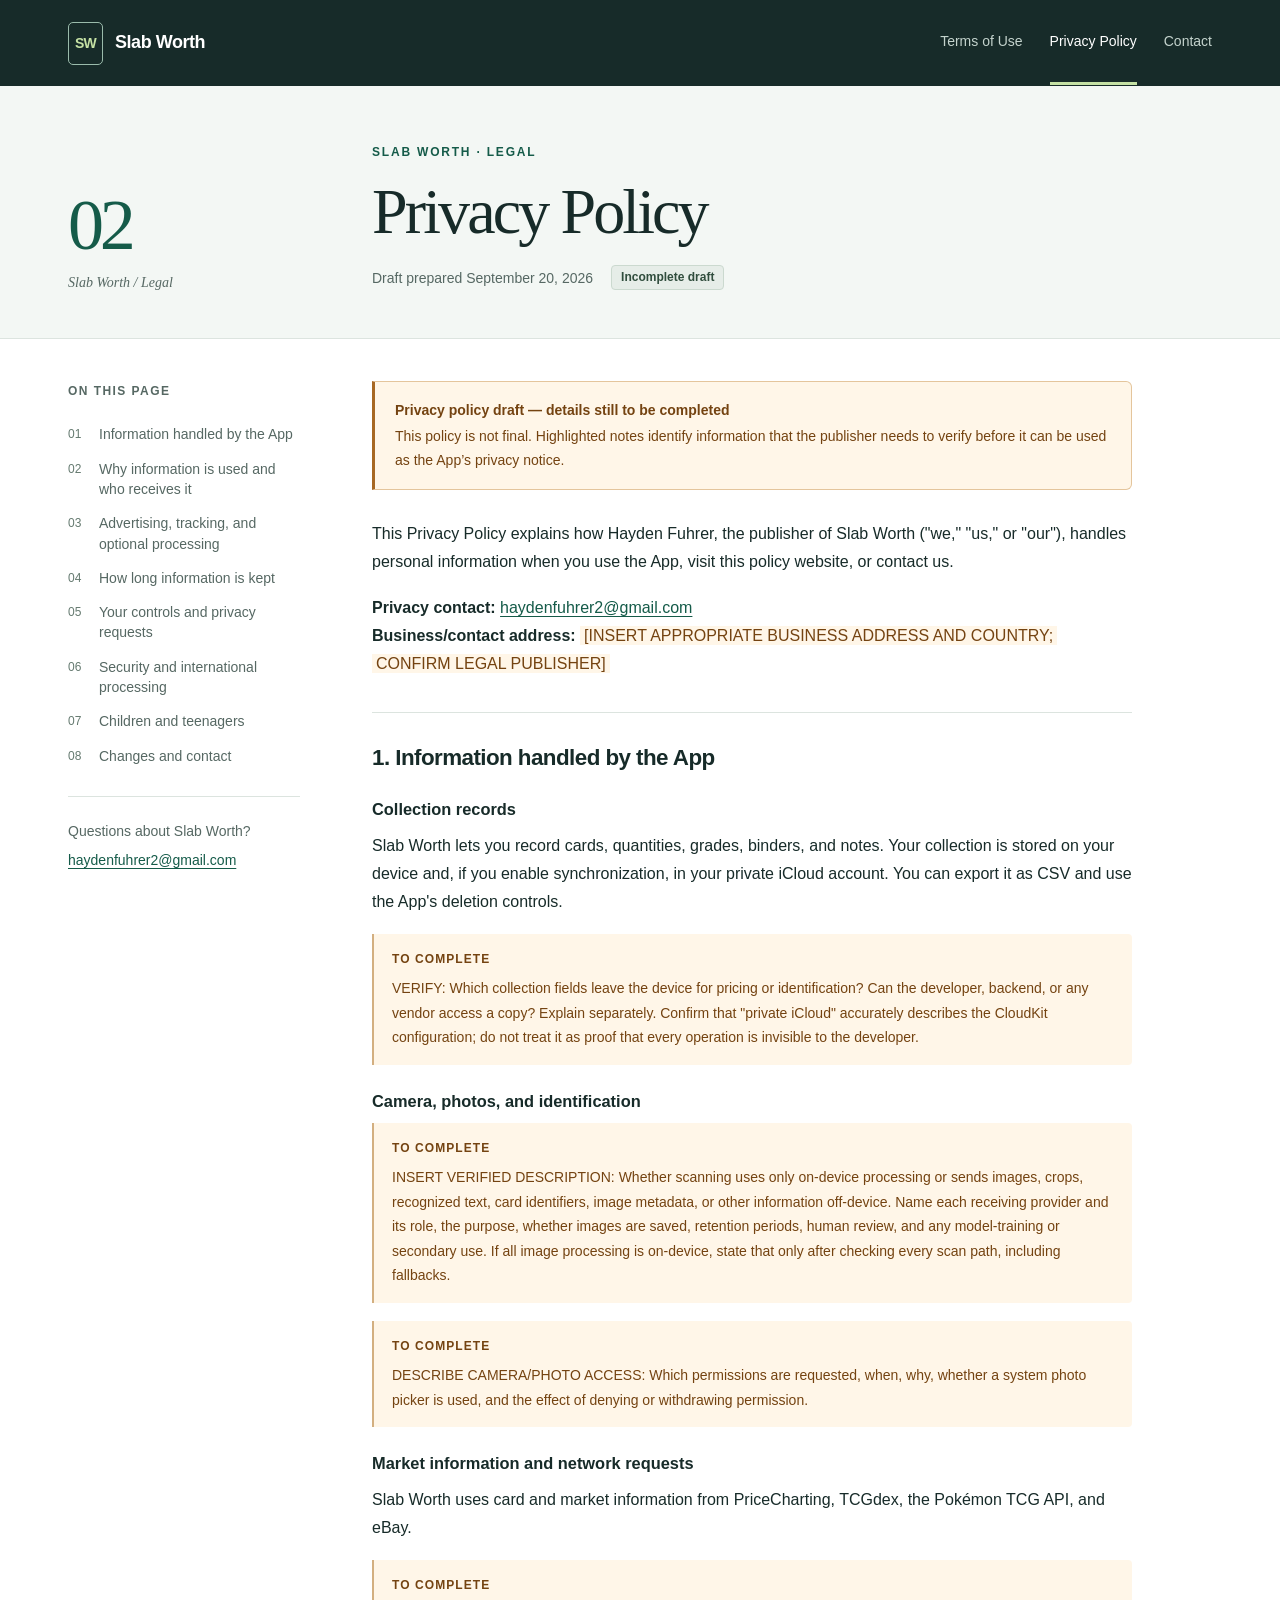
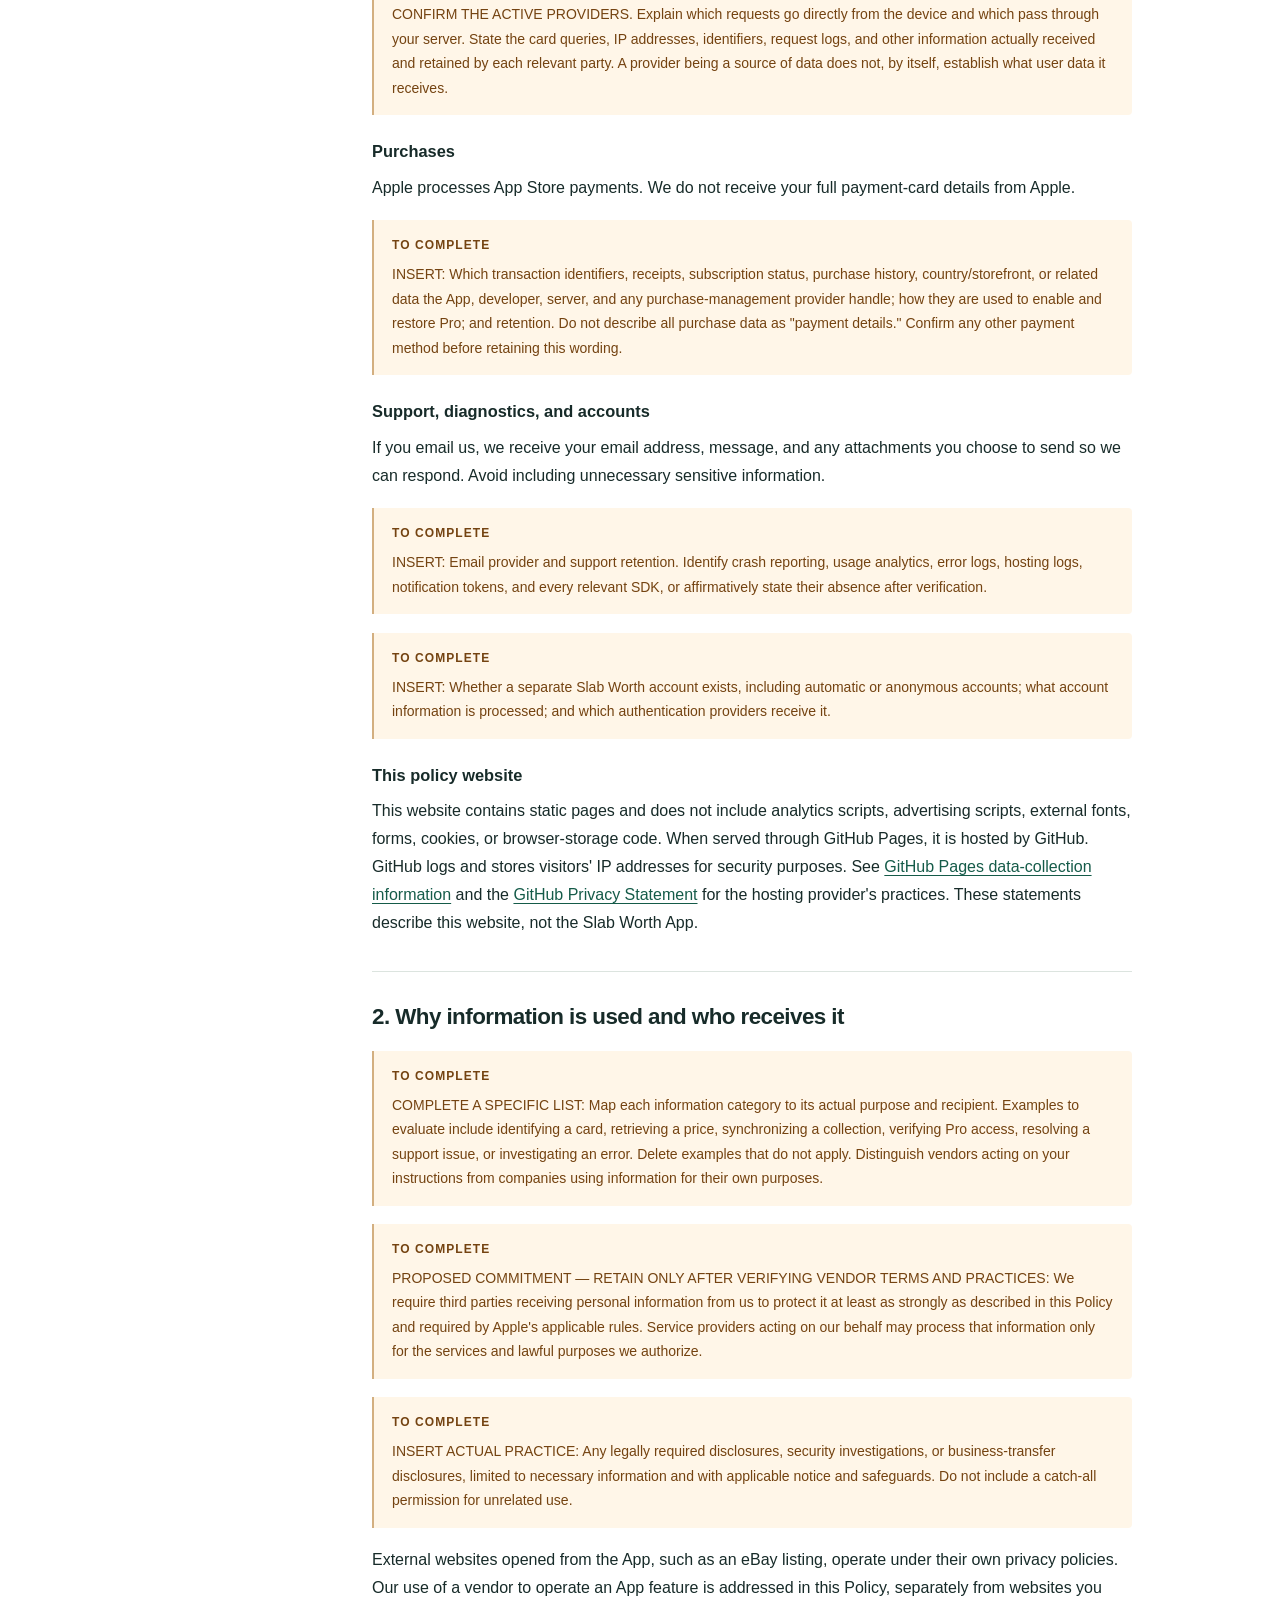
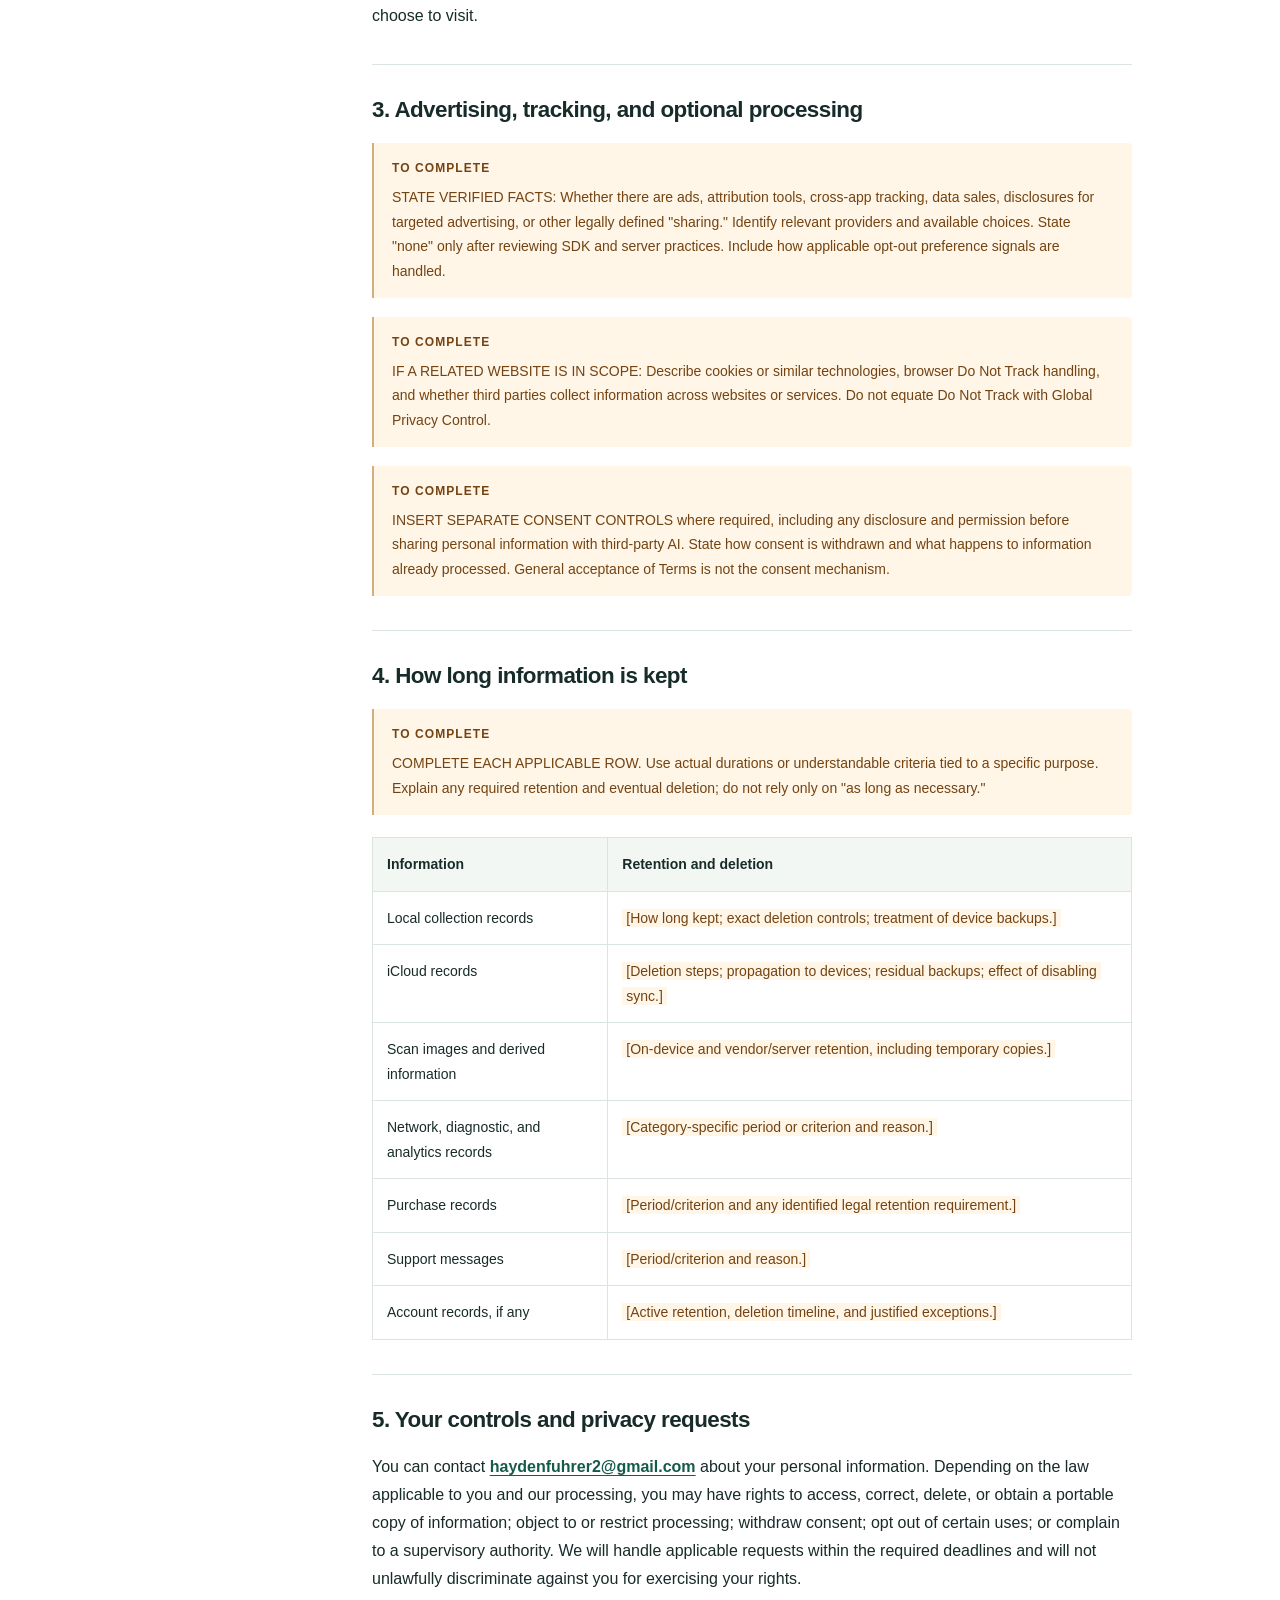
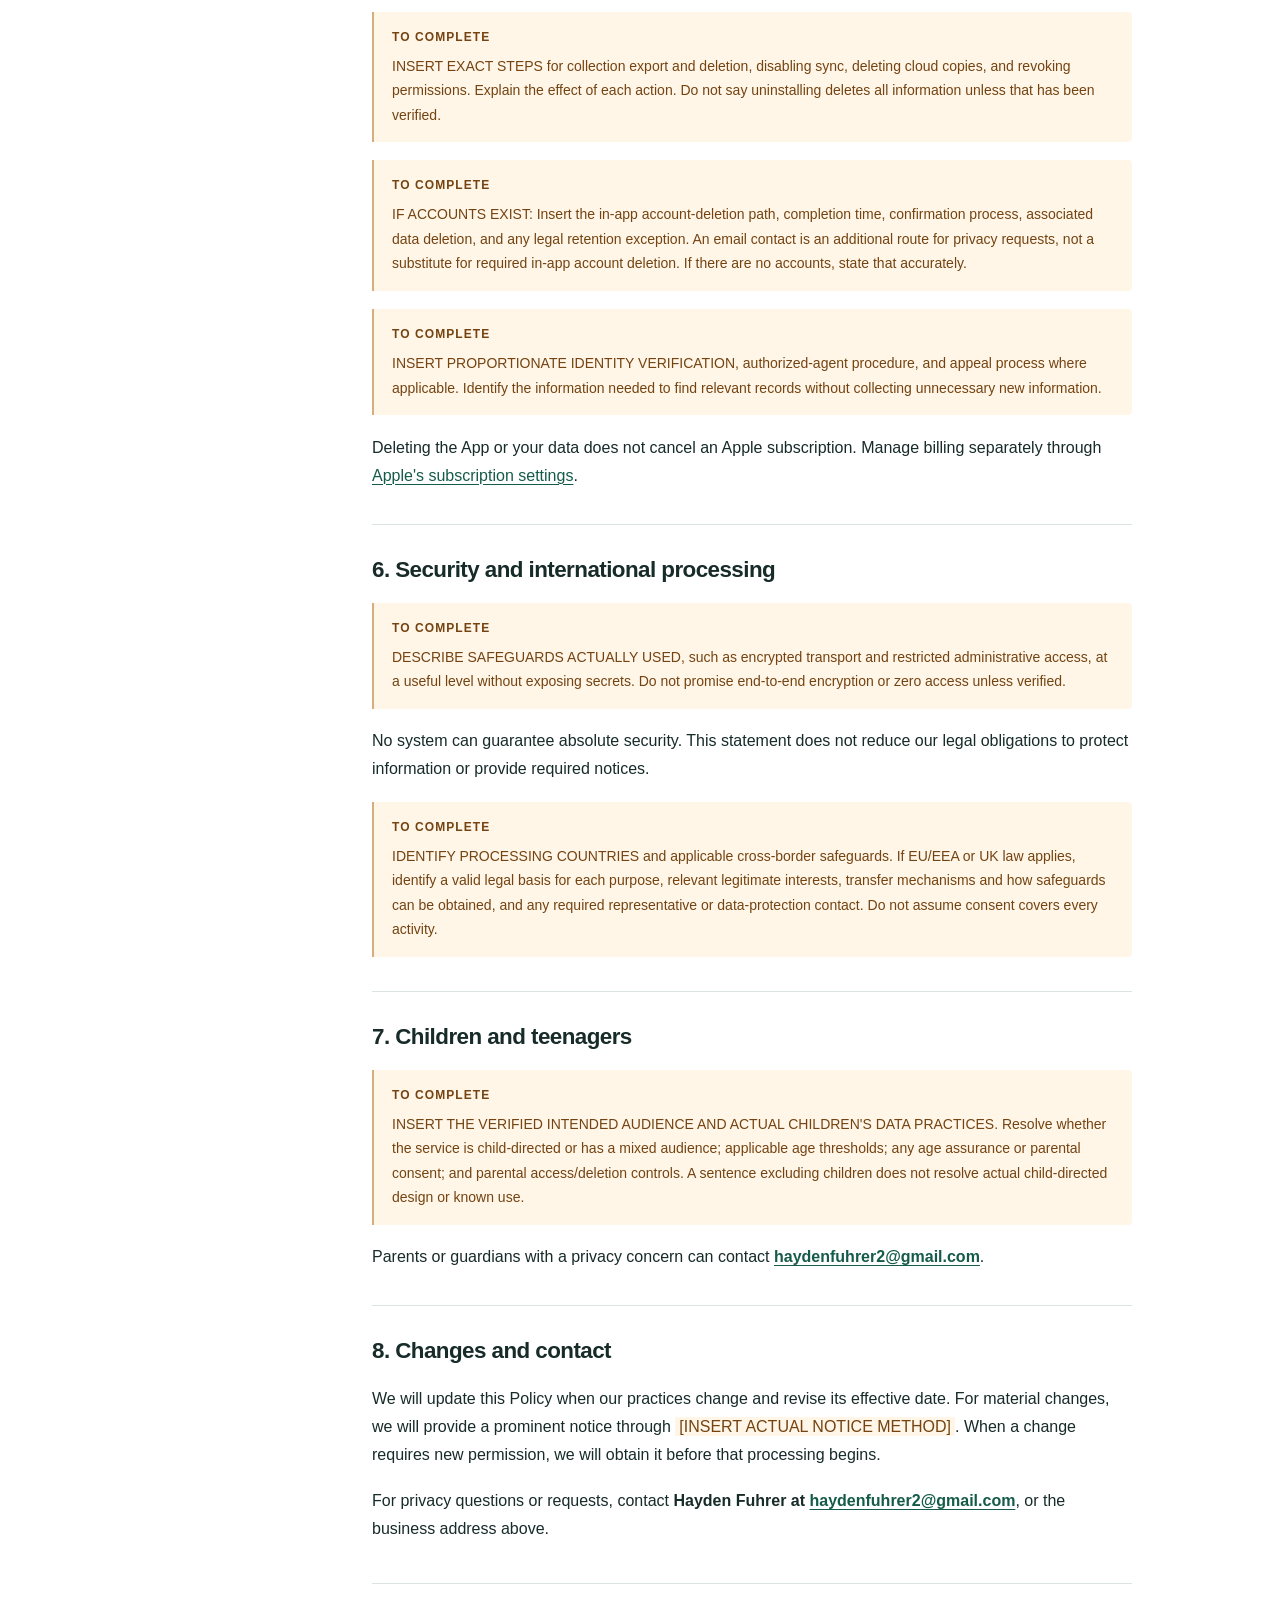
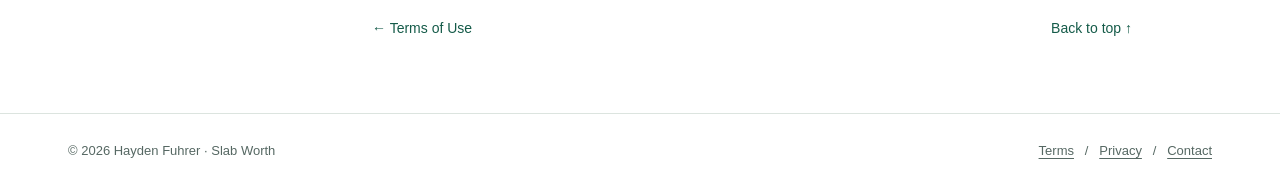
==== privacy.html @ dbf0f09d "Add files via upload" ====
<!doctype html>
<html lang="en">
<head>
  <meta charset="utf-8">
  <meta name="viewport" content="width=device-width, initial-scale=1">
  <meta name="description" content="Slab Worth Privacy Policy — review draft. Read the app’s legal terms and privacy information.">
  <meta name="robots" content="noindex, follow">
  <meta name="theme-color" content="#172b29">
  <meta name="referrer" content="strict-origin-when-cross-origin">
  <title>Privacy Policy · Slab Worth</title>
  <link rel="icon" type="image/svg+xml" href="data:image/svg+xml,%3Csvg%20xmlns%3D%22http%3A%2F%2Fwww.w3.org%2F2000%2Fsvg%22%20viewBox%3D%220%200%2064%2064%22%3E%3Crect%20width%3D%2264%22%20height%3D%2264%22%20rx%3D%2212%22%20fill%3D%22%23172b29%22%2F%3E%3Crect%20x%3D%2216%22%20y%3D%229%22%20width%3D%2232%22%20height%3D%2246%22%20rx%3D%225%22%20fill%3D%22none%22%20stroke%3D%22%23c5e1a4%22%20stroke-width%3D%223%22%2F%3E%3Cpath%20d%3D%22M25%2025h14M25%2032h14M25%2039h8%22%20stroke%3D%22%23c5e1a4%22%20stroke-width%3D%223%22%20stroke-linecap%3D%22round%22%2F%3E%3C%2Fsvg%3E">
  <link rel="stylesheet" href="styles.css">
</head>
<body id="top">
  <a class="skip" href="#document">Skip to document</a>
  <header class="topbar">
    <div class="shell">
      <a class="brand" href="index.html" aria-label="Slab Worth legal home"><span class="brand-mark" aria-hidden="true">SW</span>Slab Worth</a>
      <nav class="topnav" aria-label="Legal documents">
        <a href="index.html">Terms of Use</a>
        <a href="privacy.html" aria-current="page">Privacy Policy</a>
        <a href="mailto:haydenfuhrer2@gmail.com">Contact</a>
      </nav>
    </div>
  </header>
  <div class="masthead">
    <div class="shell">
      <div class="masthead-index" aria-hidden="true">02<span>Slab Worth / Legal</span></div>
      <div>
        <p class="eyebrow">Slab Worth · Legal</p>
        <h1>Privacy Policy</h1>
        <div class="meta"><span>Draft prepared <time datetime="2026-09-20">September 20, 2026</time></span><span class="badge">Incomplete draft</span></div>
      </div>
    </div>
  </div>
  <div class="shell layout">
    <aside class="sidebar" aria-label="Document navigation">
      <p class="side-title">On this page</p>
      <nav aria-label="Table of contents"><ol class="contents"><li><a href="#1-information-handled-by-the-app"><span class="number">01</span><span>Information handled by the App</span></a></li><li><a href="#2-why-information-is-used-and-who-receives-it"><span class="number">02</span><span>Why information is used and who receives it</span></a></li><li><a href="#3-advertising-tracking-and-optional-processing"><span class="number">03</span><span>Advertising, tracking, and optional processing</span></a></li><li><a href="#4-how-long-information-is-kept"><span class="number">04</span><span>How long information is kept</span></a></li><li><a href="#5-your-controls-and-privacy-requests"><span class="number">05</span><span>Your controls and privacy requests</span></a></li><li><a href="#6-security-and-international-processing"><span class="number">06</span><span>Security and international processing</span></a></li><li><a href="#7-children-and-teenagers"><span class="number">07</span><span>Children and teenagers</span></a></li><li><a href="#8-changes-and-contact"><span class="number">08</span><span>Changes and contact</span></a></li></ol></nav>
      <div class="side-contact"><p>Questions about Slab Worth?</p><a href="mailto:haydenfuhrer2@gmail.com">haydenfuhrer2@gmail.com</a></div>
    </aside>
    <main class="document" id="document" tabindex="-1">
      <div class="notice" role="note"><strong>Privacy policy draft — details still to be completed</strong>This policy is not final. Highlighted notes identify information that the publisher needs to verify before it can be used as the App’s privacy notice.</div>
      <details class="mobile-contents"><summary>On this page</summary><nav aria-label="Mobile table of contents"><ol class="contents"><li><a href="#1-information-handled-by-the-app"><span class="number">01</span><span>Information handled by the App</span></a></li><li><a href="#2-why-information-is-used-and-who-receives-it"><span class="number">02</span><span>Why information is used and who receives it</span></a></li><li><a href="#3-advertising-tracking-and-optional-processing"><span class="number">03</span><span>Advertising, tracking, and optional processing</span></a></li><li><a href="#4-how-long-information-is-kept"><span class="number">04</span><span>How long information is kept</span></a></li><li><a href="#5-your-controls-and-privacy-requests"><span class="number">05</span><span>Your controls and privacy requests</span></a></li><li><a href="#6-security-and-international-processing"><span class="number">06</span><span>Security and international processing</span></a></li><li><a href="#7-children-and-teenagers"><span class="number">07</span><span>Children and teenagers</span></a></li><li><a href="#8-changes-and-contact"><span class="number">08</span><span>Changes and contact</span></a></li></ol></nav></details>
      <p>This Privacy Policy explains how Hayden Fuhrer, the publisher of Slab Worth (&quot;we,&quot; &quot;us,&quot; or &quot;our&quot;), handles personal information when you use the App, visit this policy website, or contact us.</p>
<p><strong>Privacy contact:</strong> <a href="mailto:haydenfuhrer2@gmail.com">haydenfuhrer2@gmail.com</a><br> <strong>Business/contact address:</strong> <span class="inline-note">[INSERT APPROPRIATE BUSINESS ADDRESS AND COUNTRY; CONFIRM LEGAL PUBLISHER]</span></p>
<h2 id="1-information-handled-by-the-app">1. Information handled by the App</h2>
<h3>Collection records</h3>
<p>Slab Worth lets you record cards, quantities, grades, binders, and notes. Your collection is stored on your device and, if you enable synchronization, in your private iCloud account. You can export it as CSV and use the App&#x27;s deletion controls.</p>
<p class="editor-note">VERIFY: Which collection fields leave the device for pricing or identification? Can the developer, backend, or any vendor access a copy? Explain separately. Confirm that &quot;private iCloud&quot; accurately describes the CloudKit configuration; do not treat it as proof that every operation is invisible to the developer.</p>
<h3>Camera, photos, and identification</h3>
<p class="editor-note">INSERT VERIFIED DESCRIPTION: Whether scanning uses only on-device processing or sends images, crops, recognized text, card identifiers, image metadata, or other information off-device. Name each receiving provider and its role, the purpose, whether images are saved, retention periods, human review, and any model-training or secondary use. If all image processing is on-device, state that only after checking every scan path, including fallbacks.</p>
<p class="editor-note">DESCRIBE CAMERA/PHOTO ACCESS: Which permissions are requested, when, why, whether a system photo picker is used, and the effect of denying or withdrawing permission.</p>
<h3>Market information and network requests</h3>
<p>Slab Worth uses card and market information from PriceCharting, TCGdex, the Pokémon TCG API, and eBay.</p>
<p class="editor-note">CONFIRM THE ACTIVE PROVIDERS. Explain which requests go directly from the device and which pass through your server. State the card queries, IP addresses, identifiers, request logs, and other information actually received and retained by each relevant party. A provider being a source of data does not, by itself, establish what user data it receives.</p>
<h3>Purchases</h3>
<p>Apple processes App Store payments. We do not receive your full payment-card details from Apple.</p>
<p class="editor-note">INSERT: Which transaction identifiers, receipts, subscription status, purchase history, country/storefront, or related data the App, developer, server, and any purchase-management provider handle; how they are used to enable and restore Pro; and retention. Do not describe all purchase data as &quot;payment details.&quot; Confirm any other payment method before retaining this wording.</p>
<h3>Support, diagnostics, and accounts</h3>
<p>If you email us, we receive your email address, message, and any attachments you choose to send so we can respond. Avoid including unnecessary sensitive information.</p>
<p class="editor-note">INSERT: Email provider and support retention. Identify crash reporting, usage analytics, error logs, hosting logs, notification tokens, and every relevant SDK, or affirmatively state their absence after verification.</p>
<p class="editor-note">INSERT: Whether a separate Slab Worth account exists, including automatic or anonymous accounts; what account information is processed; and which authentication providers receive it.</p>
<h3>This policy website</h3>
<p>This website contains static pages and does not include analytics scripts, advertising scripts, external fonts, forms, cookies, or browser-storage code. When served through GitHub Pages, it is hosted by GitHub. GitHub logs and stores visitors&#x27; IP addresses for security purposes. See <a href="https://docs.github.com/en/pages/getting-started-with-github-pages/what-is-github-pages#data-collection">GitHub Pages data-collection information</a> and the <a href="https://docs.github.com/en/site-policy/privacy-policies/github-general-privacy-statement">GitHub Privacy Statement</a> for the hosting provider&#x27;s practices. These statements describe this website, not the Slab Worth App.</p>
<h2 id="2-why-information-is-used-and-who-receives-it">2. Why information is used and who receives it</h2>
<p class="editor-note">COMPLETE A SPECIFIC LIST: Map each information category to its actual purpose and recipient. Examples to evaluate include identifying a card, retrieving a price, synchronizing a collection, verifying Pro access, resolving a support issue, or investigating an error. Delete examples that do not apply. Distinguish vendors acting on your instructions from companies using information for their own purposes.</p>
<p class="editor-note">PROPOSED COMMITMENT — RETAIN ONLY AFTER VERIFYING VENDOR TERMS AND PRACTICES: We require third parties receiving personal information from us to protect it at least as strongly as described in this Policy and required by Apple&#x27;s applicable rules. Service providers acting on our behalf may process that information only for the services and lawful purposes we authorize.</p>
<p class="editor-note">INSERT ACTUAL PRACTICE: Any legally required disclosures, security investigations, or business-transfer disclosures, limited to necessary information and with applicable notice and safeguards. Do not include a catch-all permission for unrelated use.</p>
<p>External websites opened from the App, such as an eBay listing, operate under their own privacy policies. Our use of a vendor to operate an App feature is addressed in this Policy, separately from websites you choose to visit.</p>
<h2 id="3-advertising-tracking-and-optional-processing">3. Advertising, tracking, and optional processing</h2>
<p class="editor-note">STATE VERIFIED FACTS: Whether there are ads, attribution tools, cross-app tracking, data sales, disclosures for targeted advertising, or other legally defined &quot;sharing.&quot; Identify relevant providers and available choices. State &quot;none&quot; only after reviewing SDK and server practices. Include how applicable opt-out preference signals are handled.</p>
<p class="editor-note">IF A RELATED WEBSITE IS IN SCOPE: Describe cookies or similar technologies, browser Do Not Track handling, and whether third parties collect information across websites or services. Do not equate Do Not Track with Global Privacy Control.</p>
<p class="editor-note">INSERT SEPARATE CONSENT CONTROLS where required, including any disclosure and permission before sharing personal information with third-party AI. State how consent is withdrawn and what happens to information already processed. General acceptance of Terms is not the consent mechanism.</p>
<h2 id="4-how-long-information-is-kept">4. How long information is kept</h2>
<p class="editor-note">COMPLETE EACH APPLICABLE ROW. Use actual durations or understandable criteria tied to a specific purpose. Explain any required retention and eventual deletion; do not rely only on &quot;as long as necessary.&quot;</p>
<div class="table-wrap"><table><thead><tr><th scope="col">Information</th><th scope="col">Retention and deletion</th></tr></thead><tbody><tr><td>Local collection records</td><td><span class="inline-note">[How long kept; exact deletion controls; treatment of device backups.]</span></td></tr><tr><td>iCloud records</td><td><span class="inline-note">[Deletion steps; propagation to devices; residual backups; effect of disabling sync.]</span></td></tr><tr><td>Scan images and derived information</td><td><span class="inline-note">[On-device and vendor/server retention, including temporary copies.]</span></td></tr><tr><td>Network, diagnostic, and analytics records</td><td><span class="inline-note">[Category-specific period or criterion and reason.]</span></td></tr><tr><td>Purchase records</td><td><span class="inline-note">[Period/criterion and any identified legal retention requirement.]</span></td></tr><tr><td>Support messages</td><td><span class="inline-note">[Period/criterion and reason.]</span></td></tr><tr><td>Account records, if any</td><td><span class="inline-note">[Active retention, deletion timeline, and justified exceptions.]</span></td></tr></tbody></table></div>
<h2 id="5-your-controls-and-privacy-requests">5. Your controls and privacy requests</h2>
<p>You can contact <strong><a href="mailto:haydenfuhrer2@gmail.com">haydenfuhrer2@gmail.com</a></strong> about your personal information. Depending on the law applicable to you and our processing, you may have rights to access, correct, delete, or obtain a portable copy of information; object to or restrict processing; withdraw consent; opt out of certain uses; or complain to a supervisory authority. We will handle applicable requests within the required deadlines and will not unlawfully discriminate against you for exercising your rights.</p>
<p class="editor-note">INSERT EXACT STEPS for collection export and deletion, disabling sync, deleting cloud copies, and revoking permissions. Explain the effect of each action. Do not say uninstalling deletes all information unless that has been verified.</p>
<p class="editor-note">IF ACCOUNTS EXIST: Insert the in-app account-deletion path, completion time, confirmation process, associated data deletion, and any legal retention exception. An email contact is an additional route for privacy requests, not a substitute for required in-app account deletion. If there are no accounts, state that accurately.</p>
<p class="editor-note">INSERT PROPORTIONATE IDENTITY VERIFICATION, authorized-agent procedure, and appeal process where applicable. Identify the information needed to find relevant records without collecting unnecessary new information.</p>
<p>Deleting the App or your data does not cancel an Apple subscription. Manage billing separately through <a href="https://apps.apple.com/account/subscriptions">Apple&#x27;s subscription settings</a>.</p>
<h2 id="6-security-and-international-processing">6. Security and international processing</h2>
<p class="editor-note">DESCRIBE SAFEGUARDS ACTUALLY USED, such as encrypted transport and restricted administrative access, at a useful level without exposing secrets. Do not promise end-to-end encryption or zero access unless verified.</p>
<p>No system can guarantee absolute security. This statement does not reduce our legal obligations to protect information or provide required notices.</p>
<p class="editor-note">IDENTIFY PROCESSING COUNTRIES and applicable cross-border safeguards. If EU/EEA or UK law applies, identify a valid legal basis for each purpose, relevant legitimate interests, transfer mechanisms and how safeguards can be obtained, and any required representative or data-protection contact. Do not assume consent covers every activity.</p>
<h2 id="7-children-and-teenagers">7. Children and teenagers</h2>
<p class="editor-note">INSERT THE VERIFIED INTENDED AUDIENCE AND ACTUAL CHILDREN&#x27;S DATA PRACTICES. Resolve whether the service is child-directed or has a mixed audience; applicable age thresholds; any age assurance or parental consent; and parental access/deletion controls. A sentence excluding children does not resolve actual child-directed design or known use.</p>
<p>Parents or guardians with a privacy concern can contact <strong><a href="mailto:haydenfuhrer2@gmail.com">haydenfuhrer2@gmail.com</a></strong>.</p>
<h2 id="8-changes-and-contact">8. Changes and contact</h2>
<p>We will update this Policy when our practices change and revise its effective date. For material changes, we will provide a prominent notice through <span class="inline-note">[INSERT ACTUAL NOTICE METHOD]</span>. When a change requires new permission, we will obtain it before that processing begins.</p>
<p>For privacy questions or requests, contact <strong>Hayden Fuhrer at <a href="mailto:haydenfuhrer2@gmail.com">haydenfuhrer2@gmail.com</a></strong>, or the business address above.</p>
      <div class="page-end"><a href="index.html">← Terms of Use</a><a href="#top">Back to top ↑</a></div>
    </main>
  </div>
  <footer><div class="shell"><span>© 2026 Hayden Fuhrer · Slab Worth</span><span><a href="index.html">Terms</a> &nbsp; / &nbsp; <a href="privacy.html">Privacy</a> &nbsp; / &nbsp; <a href="mailto:haydenfuhrer2@gmail.com">Contact</a></span></div></footer>
</body>
</html>
---- styles.css ----
:root { color-scheme: light; --ink:#172b29; --green:#155b49; --muted:#566863; --line:#dce4df; --paper:#fff; --soft:#f3f7f4; --amber:#744311; --amber-bg:#fff6e8; }
* { box-sizing:border-box; }
html { scroll-behavior:smooth; scroll-padding-top:2rem; }
body { margin:0; background:var(--paper); color:var(--ink); font-family:-apple-system,BlinkMacSystemFont,"Segoe UI",sans-serif; font-size:1rem; line-height:1.75; -webkit-font-smoothing:antialiased; }
a { color:var(--green); text-underline-offset:.2em; text-decoration-thickness:1px; }
a:hover { text-decoration-thickness:2px; }
a:focus-visible,summary:focus-visible { outline:3px solid #bc721b; outline-offset:5px; border-radius:2px; }
.skip { position:fixed; top:-8rem; left:1rem; padding:.65rem 1rem; background:white; z-index:10; }
.skip:focus { top:1rem; }
.shell { max-width:1240px; padding:0 48px; margin:0 auto; }
.topbar { background:var(--ink); color:#fff; }
.topbar .shell { display:flex; align-items:center; justify-content:space-between; gap:2rem; min-height:86px; }
.brand { display:inline-flex; align-items:center; gap:12px; color:white; font-size:1.125rem; font-weight:650; letter-spacing:-.025em; text-decoration:none; }
.brand-mark { display:grid; place-items:center; width:35px; height:43px; border:1px solid #9abbab; border-radius:5px; color:#c5e1a4; font-size:.875rem; letter-spacing:-.06em; font-weight:750; }
.topnav { display:flex; flex-wrap:wrap; align-items:center; gap:27px; }
.topnav a { padding:28px 0; color:#c4d3cd; font-size:.875rem; text-decoration:none; border-bottom:3px solid transparent; }
.topnav a:hover { color:white; }
.topnav a[aria-current=page] { color:white; border-bottom-color:#c5e1a4; }
.masthead { border-bottom:1px solid var(--line); background:var(--soft); }
.masthead .shell { display:grid; grid-template-columns:240px minmax(0,1fr); column-gap:64px; padding-top:58px; padding-bottom:48px; align-items:end; }
.eyebrow { margin:0 0 16px; font-size:.75rem; line-height:1.4; font-weight:700; letter-spacing:.15em; text-transform:uppercase; color:var(--green); }
.masthead-index { color:var(--green); font-family:Georgia,serif; font-size:4.5rem; font-weight:400; line-height:1; letter-spacing:-.06em; }
.masthead-index span { display:block; margin-top:15px; color:var(--muted); font-family:inherit; font-size:.875rem; font-style:italic; letter-spacing:0; }
h1 { font-family:Georgia,"Times New Roman",serif; font-size:clamp(2.75rem,5vw,4.25rem); line-height:1.1; letter-spacing:-.045em; font-weight:400; margin:0 0 18px; }
.meta { display:flex; flex-wrap:wrap; align-items:center; gap:10px 18px; color:var(--muted); font-size:.875rem; }
.badge { display:inline-block; background:#e6ede8; border:1px solid #cbd9cf; color:#304d3d; font-size:.75rem; padding:2px 9px; line-height:1.6; border-radius:4px; font-weight:600; }
.layout { display:grid; grid-template-columns:240px minmax(0,1fr); gap:64px; padding-top:42px; padding-bottom:72px; }
.sidebar { align-self:start; position:sticky; top:28px; max-height:calc(100vh - 56px); overflow:auto; padding-right:8px; }
.side-title { margin:0 0 18px; font-size:.75rem; text-transform:uppercase; letter-spacing:.12em; font-weight:700; color:var(--muted); }
.contents { list-style:none; padding:0; margin:0; }
.contents li { margin:0 0 6px; }
.contents a { display:flex; gap:12px; padding:4px 0; font-size:.875rem; line-height:1.45; color:var(--muted); text-decoration:none; }
.contents a:hover { color:var(--green); text-decoration:underline; }
.contents .number { min-width:19px; font-variant-numeric:tabular-nums; font-size:.75rem; color:#657a70; padding-top:2px; }
.side-contact { border-top:1px solid var(--line); margin-top:26px; padding-top:22px; font-size:.875rem; }
.side-contact p { margin:0 0 5px; color:var(--muted); }
.side-contact a { overflow-wrap:anywhere; }
.document { min-width:0; max-width:760px; }
.document p { margin:0 0 1.15rem; }
.notice { padding:17px 20px; background:var(--amber-bg); border:1px solid #e4c59c; border-left:3px solid #a76823; color:var(--amber); margin:0 0 30px; border-radius:0 6px 6px 0; font-size:.875rem; line-height:1.65; }
.notice strong { display:block; margin-bottom:3px; }
.document h2 { font-size:1.4rem; line-height:1.35; letter-spacing:-.025em; padding-top:30px; border-top:1px solid var(--line); margin:34px 0 18px; font-weight:650; scroll-margin-top:28px; }
.document h3 { font-size:1.025rem; line-height:1.5; margin:24px 0 10px; font-weight:650; }
.document ul { padding-left:1.35em; margin:0 0 1.25rem; }
.document li { padding-left:.2em; margin:.6rem 0; }
.document strong { font-weight:650; }
.document a { overflow-wrap:anywhere; }
.document .editor-note { padding:15px 18px; background:var(--amber-bg); border-left:2px solid #d3af80; color:#744311; border-radius:0 4px 4px 0; font-size:.875rem; }
.editor-note::before { content:'To complete'; display:block; font-size:.75rem; text-transform:uppercase; letter-spacing:.09em; font-weight:700; margin-bottom:6px; }
.inline-note { color:#744311; background:var(--amber-bg); padding:1px 4px; box-decoration-break:clone; -webkit-box-decoration-break:clone; }
.table-wrap { width:100%; overflow-x:auto; margin:22px 0; }
table { width:100%; border-collapse:collapse; font-size:.875rem; text-align:left; }
th,td { padding:14px; border:1px solid var(--line); vertical-align:top; }
th { background:var(--soft); font-weight:650; }
td:first-child { width:31%; }
.mobile-contents { display:none; margin-bottom:24px; border:1px solid var(--line); border-radius:6px; padding:13px 16px; }
.mobile-contents summary { cursor:pointer; color:var(--green); font-size:.875rem; font-weight:650; }
.mobile-contents .contents { margin-top:16px; }
.page-end { display:flex; justify-content:space-between; align-items:center; gap:24px; padding-top:32px; margin-top:40px; border-top:1px solid var(--line); font-size:.875rem; }
.page-end a { text-decoration:none; }
.page-end a:hover { text-decoration:underline; }
footer { border-top:1px solid var(--line); padding:26px 0; color:var(--muted); font-size:.8125rem; }
footer .shell { display:flex; justify-content:space-between; flex-wrap:wrap; gap:12px; }
footer a { color:inherit; }
@media (max-width:1000px) { .shell { padding-left:32px; padding-right:32px; } .layout,.masthead .shell { grid-template-columns:205px minmax(0,1fr); gap:36px; } }
@media (max-width:760px) { .shell { padding-left:22px; padding-right:22px; } .topbar .shell { flex-wrap:wrap; gap:0; padding-top:18px; min-height:0; } .brand { font-size:1.05rem; } .brand-mark { width:30px; height:36px; } .topnav { width:100%; gap:24px; margin-top:8px; } .topnav a { padding:13px 0; } .masthead .shell { display:block; padding-top:35px; padding-bottom:30px; } .masthead-index { display:none; } .eyebrow { margin-bottom:12px; } h1 { font-size:2.8rem; margin-bottom:18px; } .layout { display:block; padding-top:25px; padding-bottom:42px; } .sidebar { display:none; } .mobile-contents { display:block; } .notice { padding:14px 16px; margin-bottom:24px; } .document h2 { font-size:1.3rem; } .page-end { align-items:flex-start; } }
@media (prefers-reduced-motion:reduce) { html { scroll-behavior:auto; } }
@media print { @page { margin:18mm; } body { font-size:10pt; line-height:1.6; color:#000; } .topbar,.sidebar,.mobile-contents,.page-end,.masthead-index,.skip { display:none!important; } .shell { max-width:none; padding:0; } .masthead { background:none; } .masthead .shell,.layout { display:block; padding:0; } .masthead .shell { padding-bottom:18px; } .layout { padding-top:20px; } h1 { font-size:30pt; } .eyebrow { font-size:9pt; } .document { max-width:none; } .document h2 { font-size:14pt; break-after:avoid; } .document h3 { break-after:avoid; } a { color:#000; } .notice,.editor-note { break-inside:avoid; } footer { margin-top:24px; font-size:9pt; } .table-wrap { overflow:visible; } th { break-after:avoid; } tr { break-inside:avoid; } }
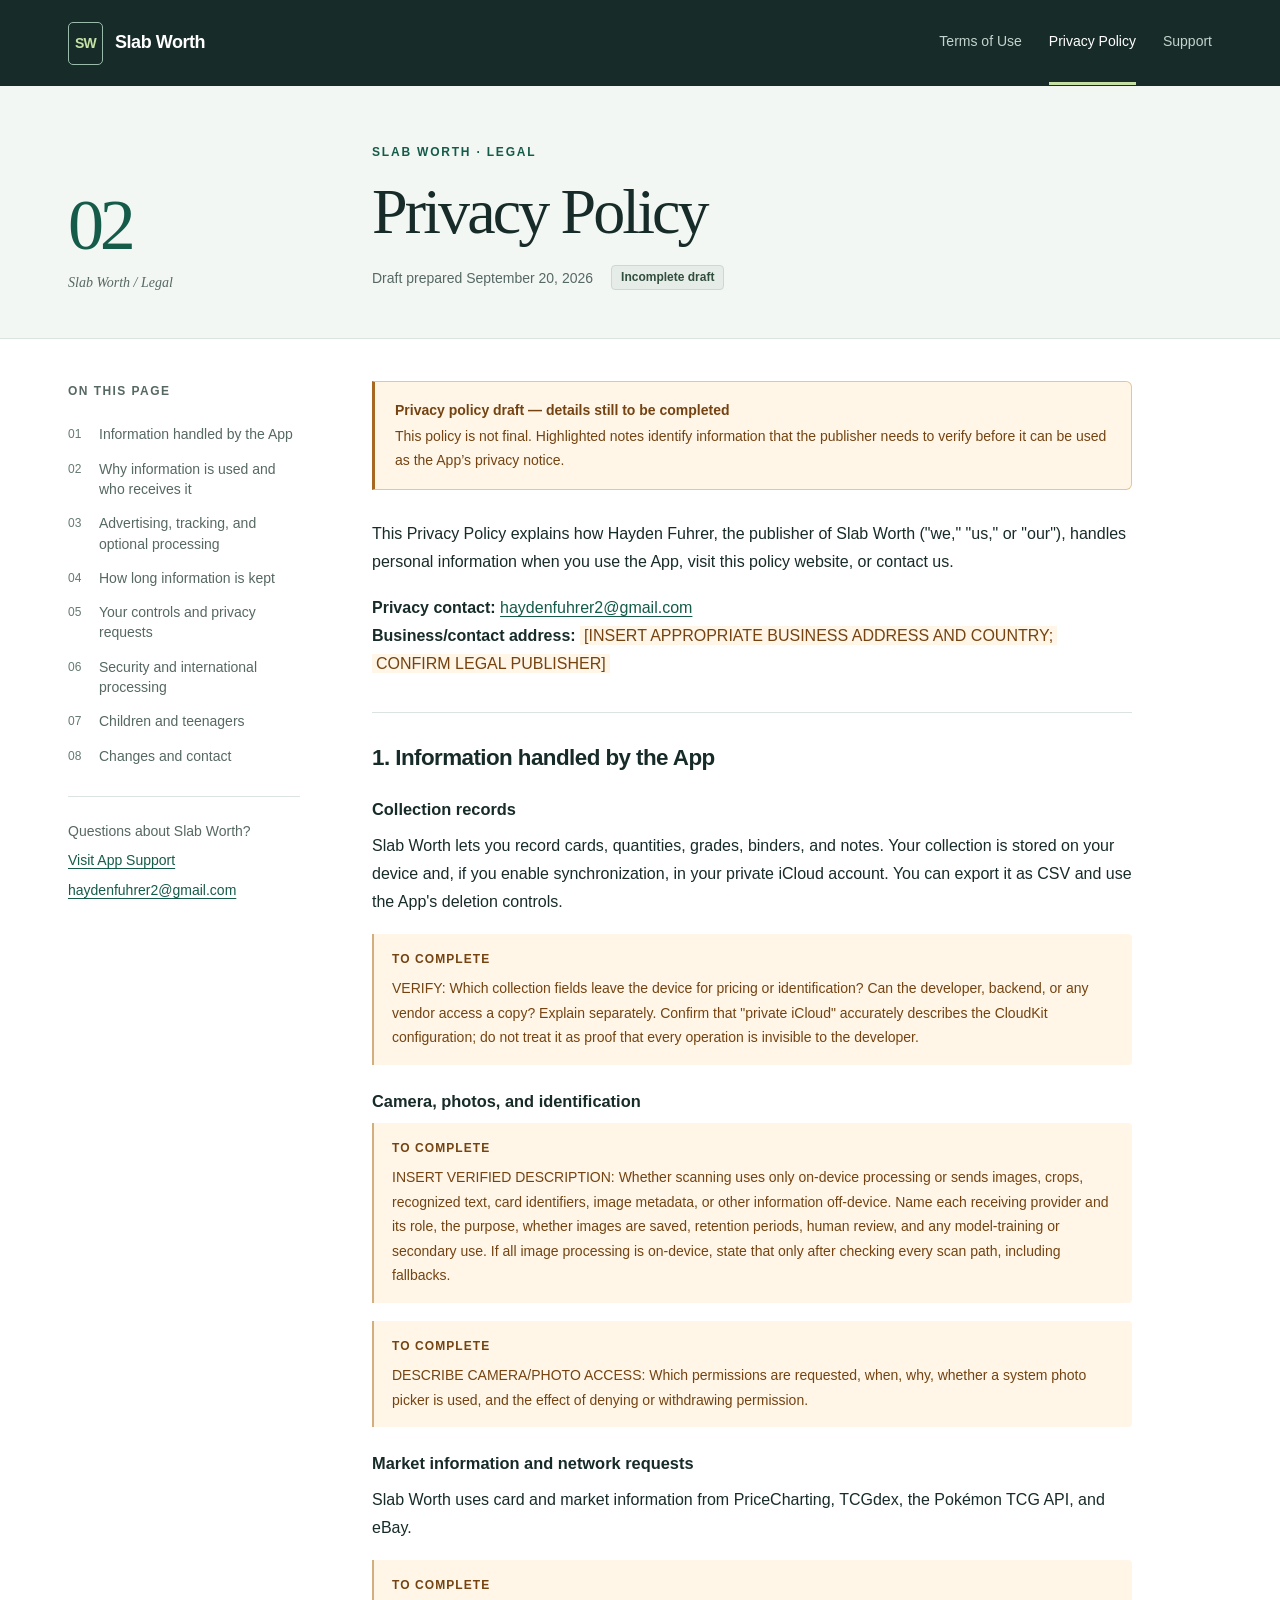
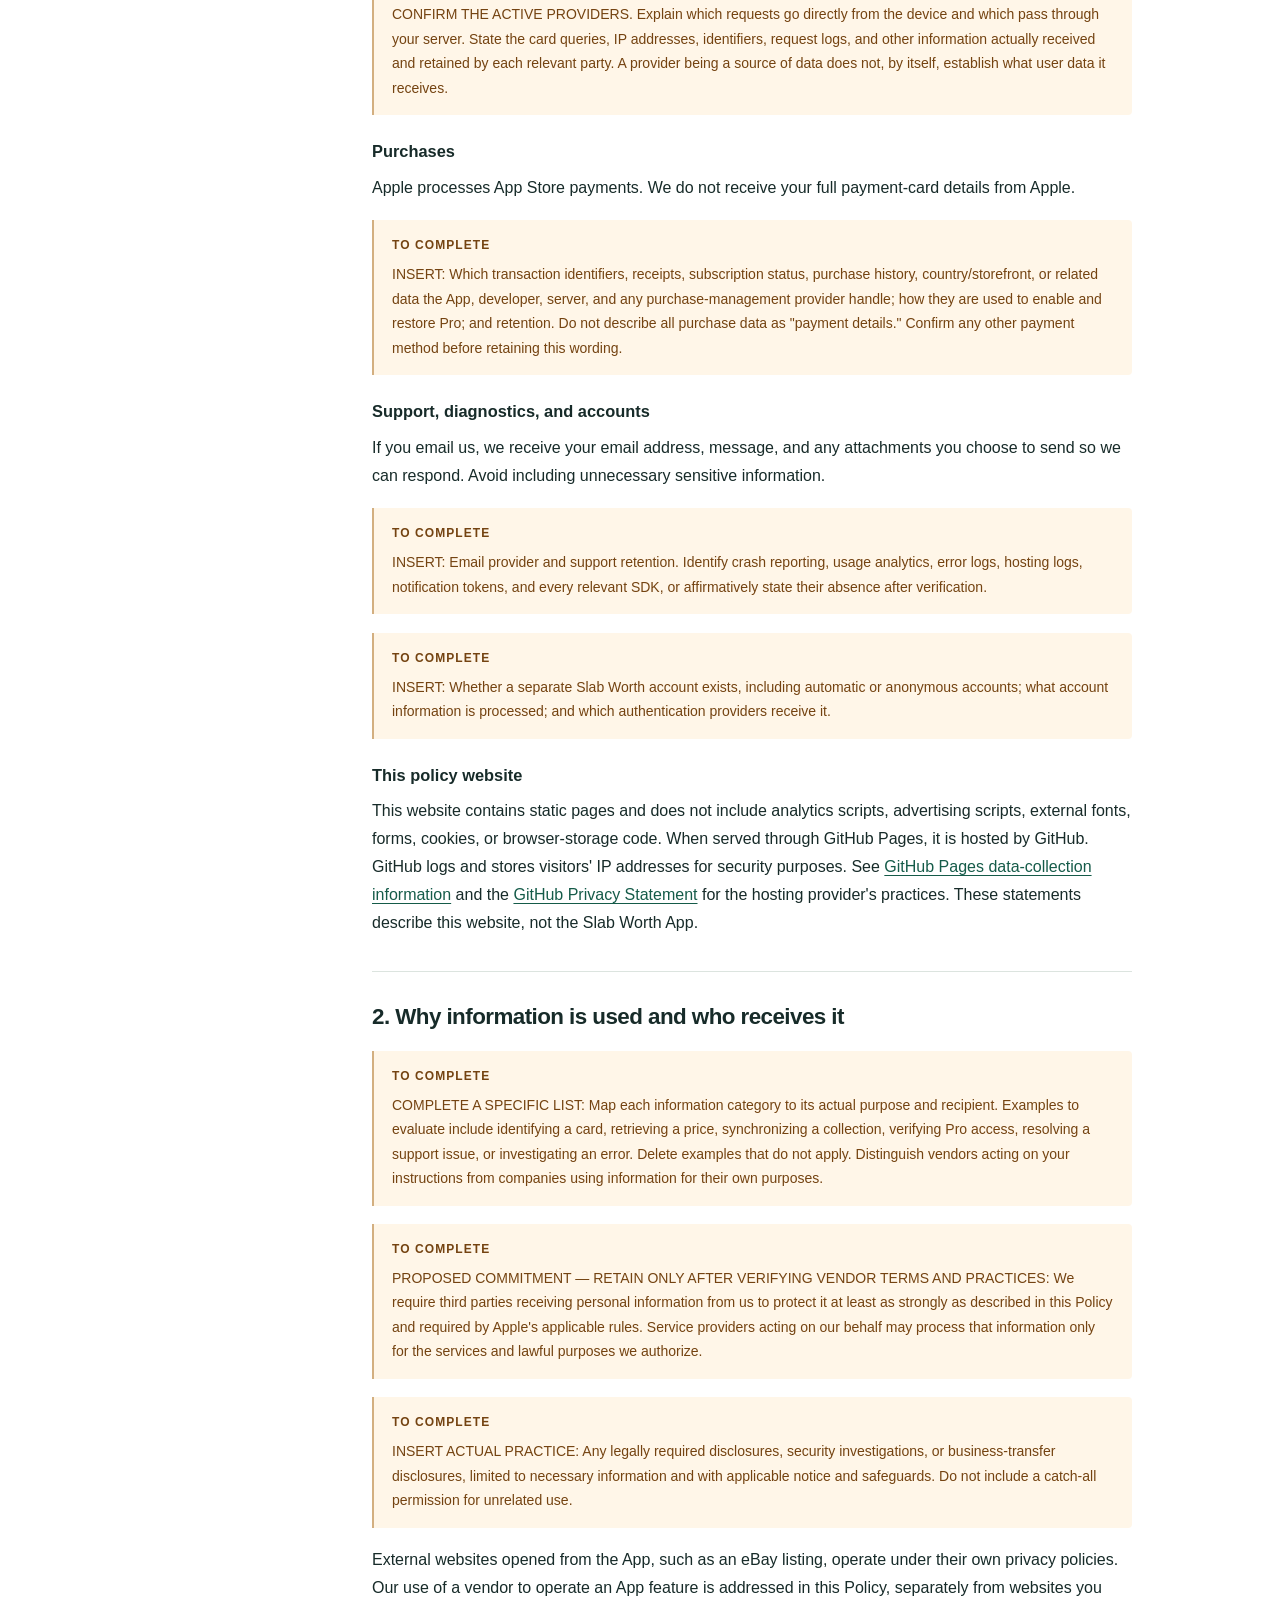
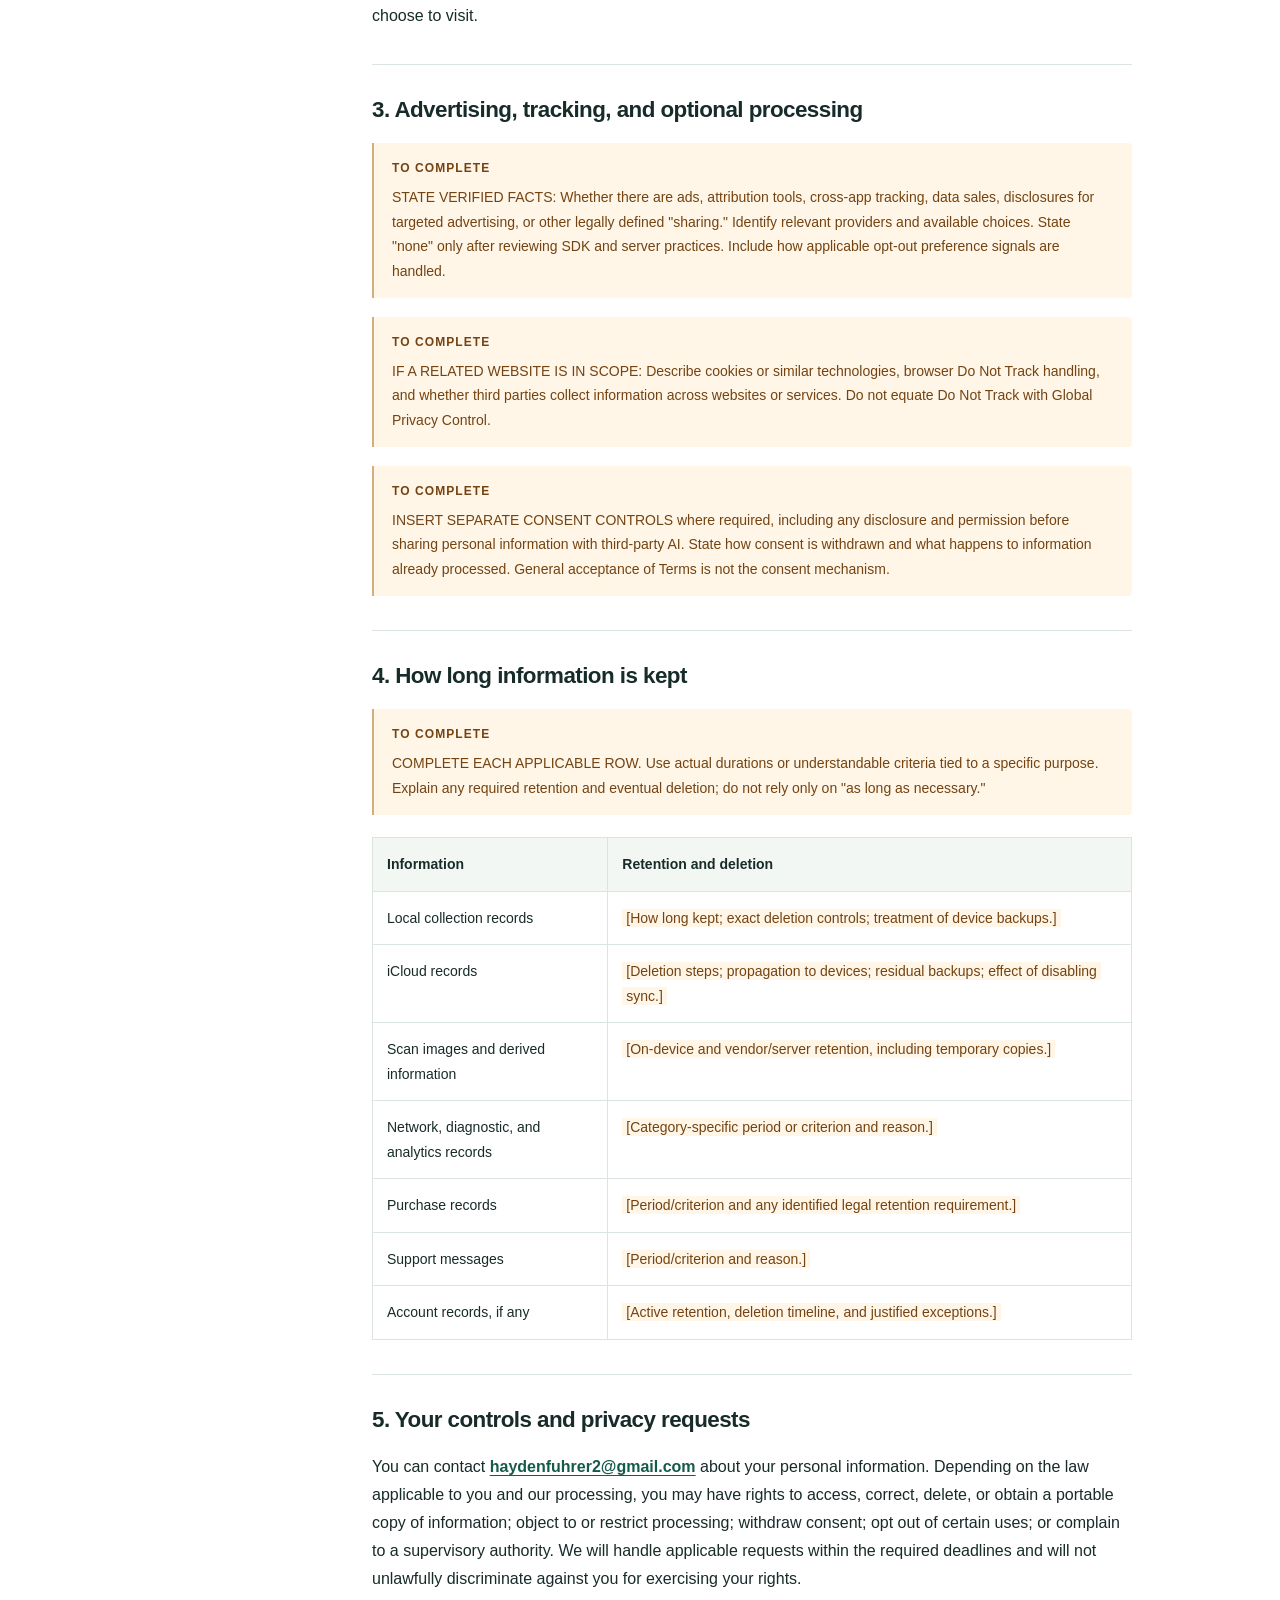
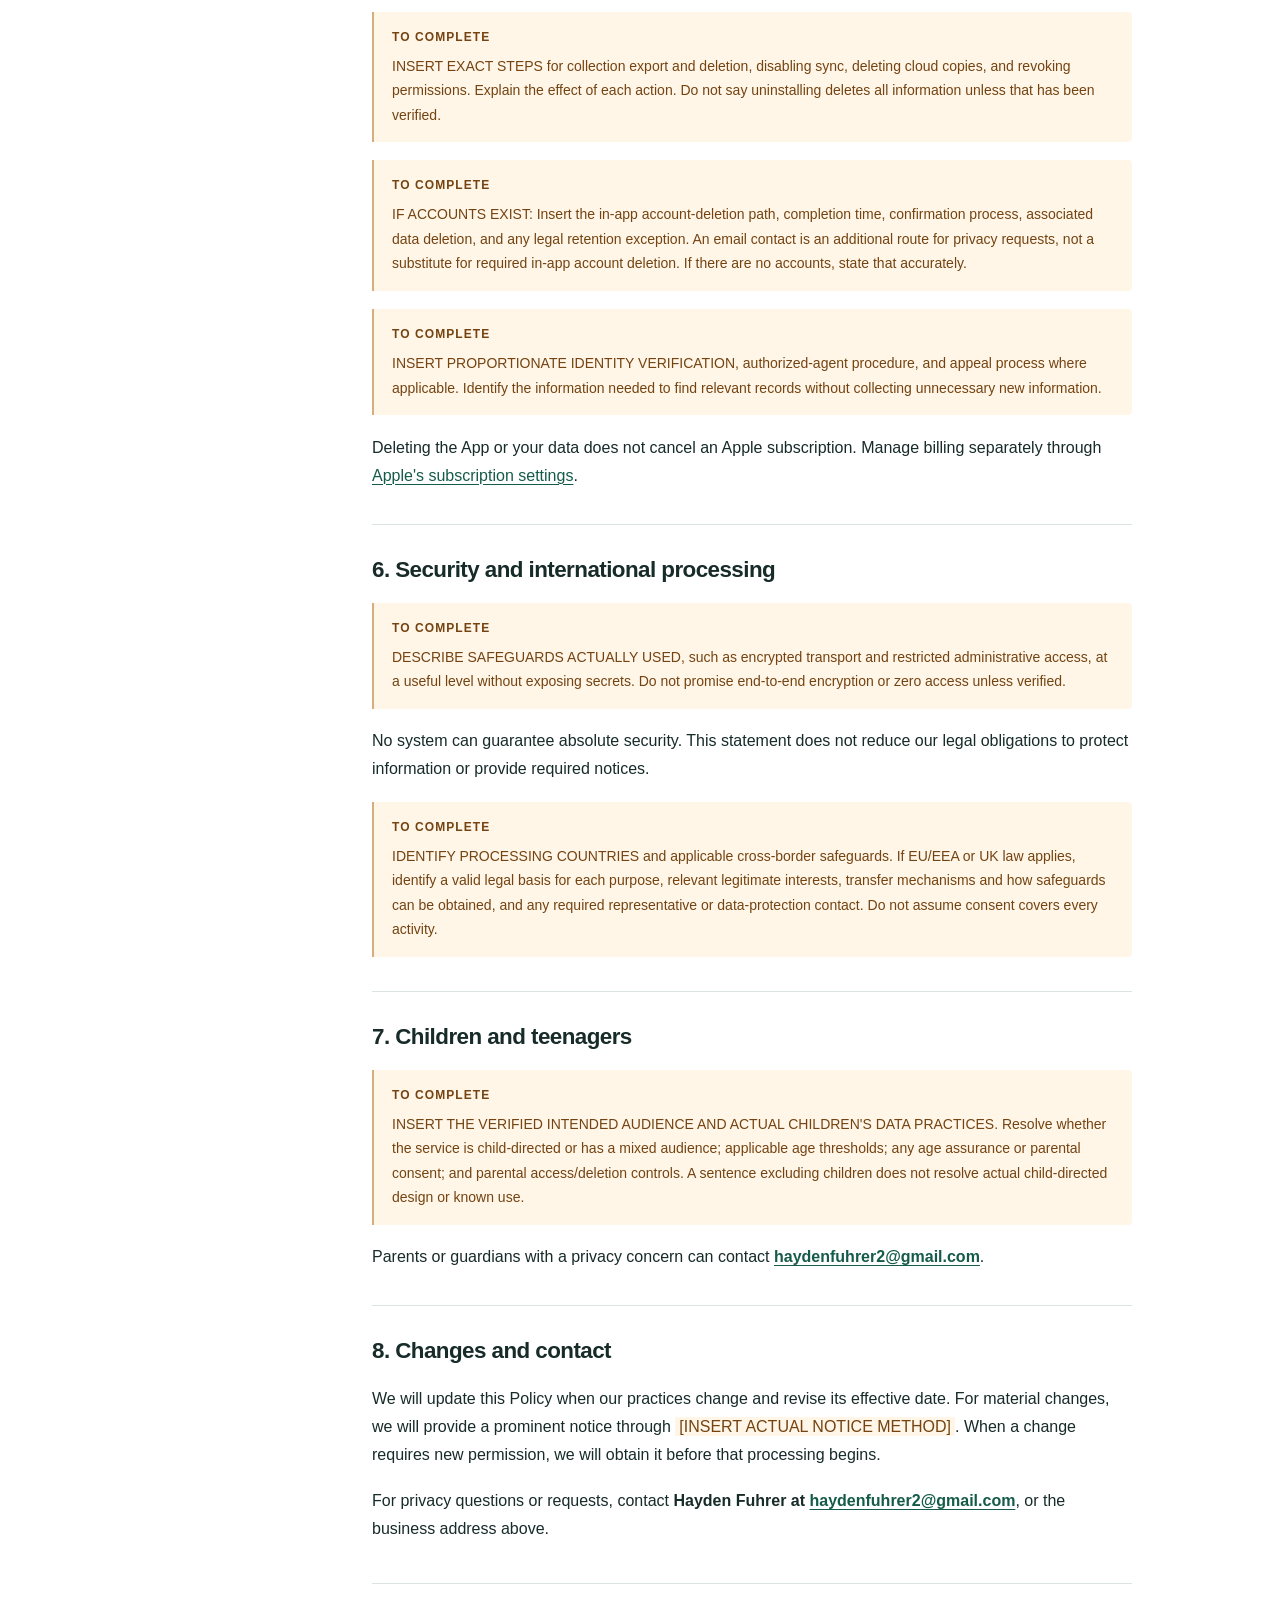
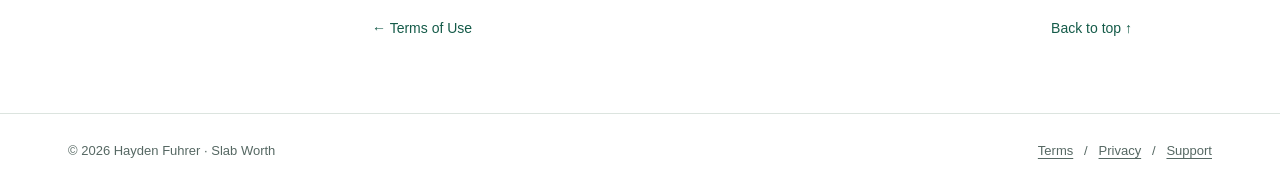
==== commit e6223465: "Add files via upload" ====
--- a/privacy.html
+++ b/privacy.html
@@ -16,10 +16,10 @@
   <header class="topbar">
     <div class="shell">
       <a class="brand" href="index.html" aria-label="Slab Worth legal home"><span class="brand-mark" aria-hidden="true">SW</span>Slab Worth</a>
-      <nav class="topnav" aria-label="Legal documents">
+      <nav class="topnav" aria-label="Site navigation">
         <a href="index.html">Terms of Use</a>
         <a href="privacy.html" aria-current="page">Privacy Policy</a>
-        <a href="mailto:haydenfuhrer2@gmail.com">Contact</a>
+        <a href="support.html">Support</a>
       </nav>
     </div>
   </header>
@@ -37,7 +37,7 @@
     <aside class="sidebar" aria-label="Document navigation">
       <p class="side-title">On this page</p>
       <nav aria-label="Table of contents"><ol class="contents"><li><a href="#1-information-handled-by-the-app"><span class="number">01</span><span>Information handled by the App</span></a></li><li><a href="#2-why-information-is-used-and-who-receives-it"><span class="number">02</span><span>Why information is used and who receives it</span></a></li><li><a href="#3-advertising-tracking-and-optional-processing"><span class="number">03</span><span>Advertising, tracking, and optional processing</span></a></li><li><a href="#4-how-long-information-is-kept"><span class="number">04</span><span>How long information is kept</span></a></li><li><a href="#5-your-controls-and-privacy-requests"><span class="number">05</span><span>Your controls and privacy requests</span></a></li><li><a href="#6-security-and-international-processing"><span class="number">06</span><span>Security and international processing</span></a></li><li><a href="#7-children-and-teenagers"><span class="number">07</span><span>Children and teenagers</span></a></li><li><a href="#8-changes-and-contact"><span class="number">08</span><span>Changes and contact</span></a></li></ol></nav>
-      <div class="side-contact"><p>Questions about Slab Worth?</p><a href="mailto:haydenfuhrer2@gmail.com">haydenfuhrer2@gmail.com</a></div>
+      <div class="side-contact"><p>Questions about Slab Worth?</p><p><a href="support.html">Visit App Support</a></p><a href="mailto:haydenfuhrer2@gmail.com">haydenfuhrer2@gmail.com</a></div>
     </aside>
     <main class="document" id="document" tabindex="-1">
       <div class="notice" role="note"><strong>Privacy policy draft — details still to be completed</strong>This policy is not final. Highlighted notes identify information that the publisher needs to verify before it can be used as the App’s privacy notice.</div>
@@ -94,6 +94,6 @@
       <div class="page-end"><a href="index.html">← Terms of Use</a><a href="#top">Back to top ↑</a></div>
     </main>
   </div>
-  <footer><div class="shell"><span>© 2026 Hayden Fuhrer · Slab Worth</span><span><a href="index.html">Terms</a> &nbsp; / &nbsp; <a href="privacy.html">Privacy</a> &nbsp; / &nbsp; <a href="mailto:haydenfuhrer2@gmail.com">Contact</a></span></div></footer>
+  <footer><div class="shell"><span>© 2026 Hayden Fuhrer · Slab Worth</span><span><a href="index.html">Terms</a> &nbsp; / &nbsp; <a href="privacy.html">Privacy</a> &nbsp; / &nbsp; <a href="support.html">Support</a></span></div></footer>
 </body>
 </html>
--- a/styles.css
+++ b/styles.css
@@ -37,6 +37,12 @@
 .side-contact a { overflow-wrap:anywhere; }
 .document { min-width:0; max-width:760px; }
 .document p { margin:0 0 1.15rem; }
+.support-contact { background:var(--soft); border:1px solid var(--line); border-radius:8px; padding:24px; margin:0 0 30px; }
+.support-contact .eyebrow { margin-bottom:10px; }
+.support-contact p:last-child { margin-bottom:0; }
+.support-contact .support-button { display:inline-block; background:var(--green); color:white; padding:10px 18px; border-radius:5px; font-weight:600; text-decoration:none; margin:0 0 12px; }
+.support-contact .support-button:hover { background:var(--ink); }
+.support-contact .email-address { font-size:.875rem; overflow-wrap:anywhere; }
 .notice { padding:17px 20px; background:var(--amber-bg); border:1px solid #e4c59c; border-left:3px solid #a76823; color:var(--amber); margin:0 0 30px; border-radius:0 6px 6px 0; font-size:.875rem; line-height:1.65; }
 .notice strong { display:block; margin-bottom:3px; }
 .document h2 { font-size:1.4rem; line-height:1.35; letter-spacing:-.025em; padding-top:30px; border-top:1px solid var(--line); margin:34px 0 18px; font-weight:650; scroll-margin-top:28px; }
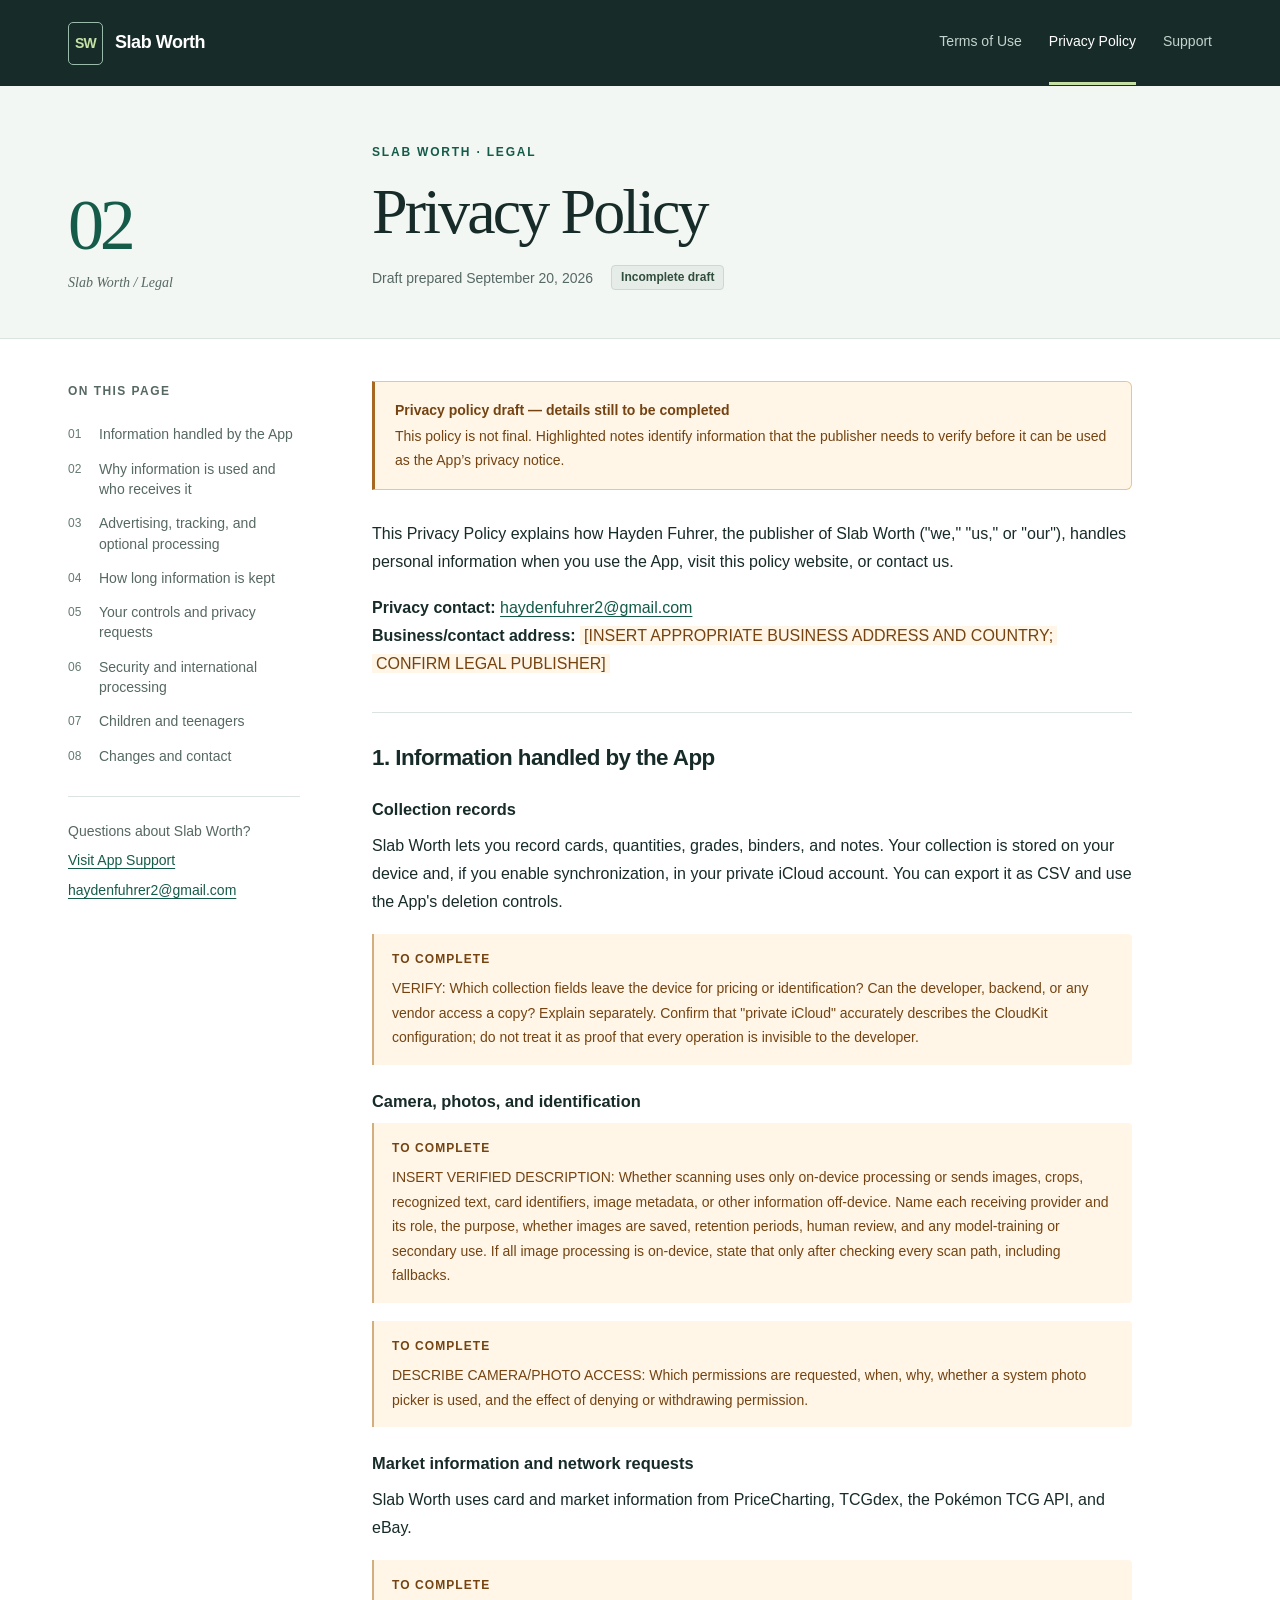
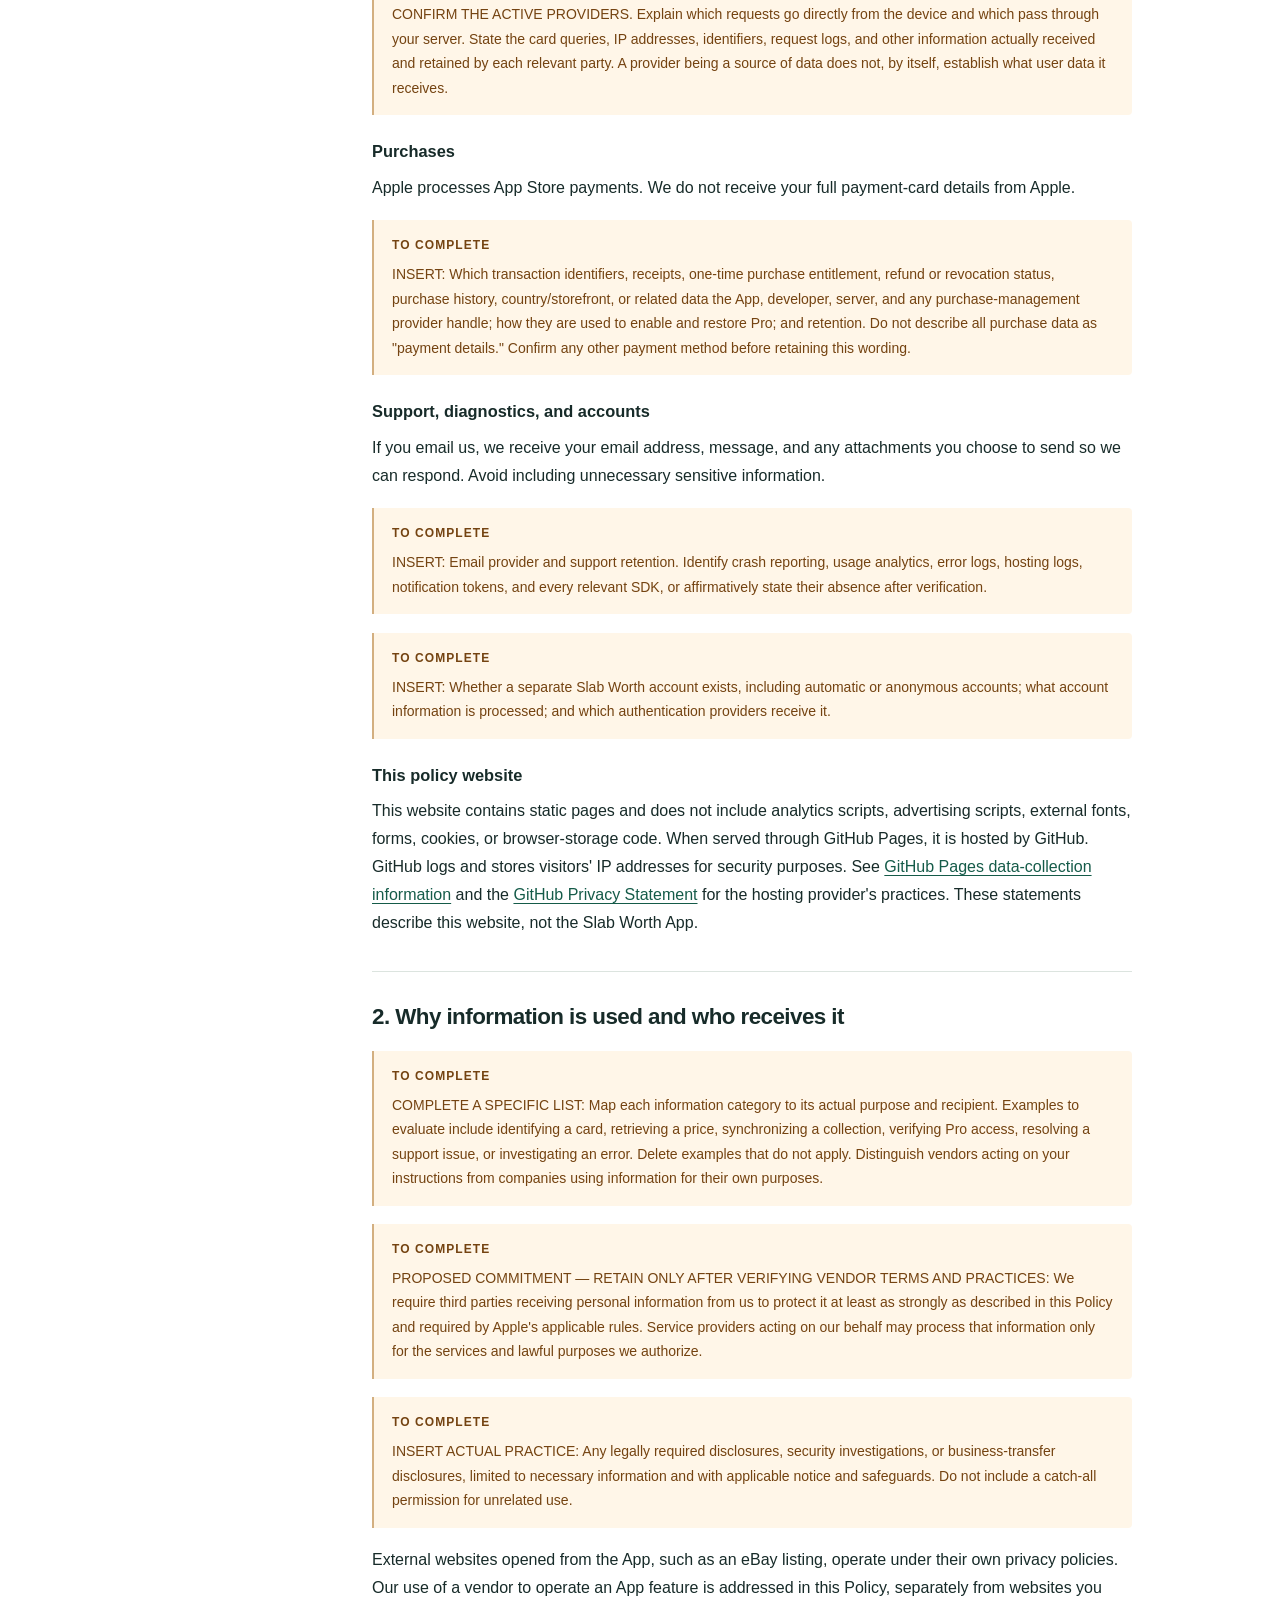
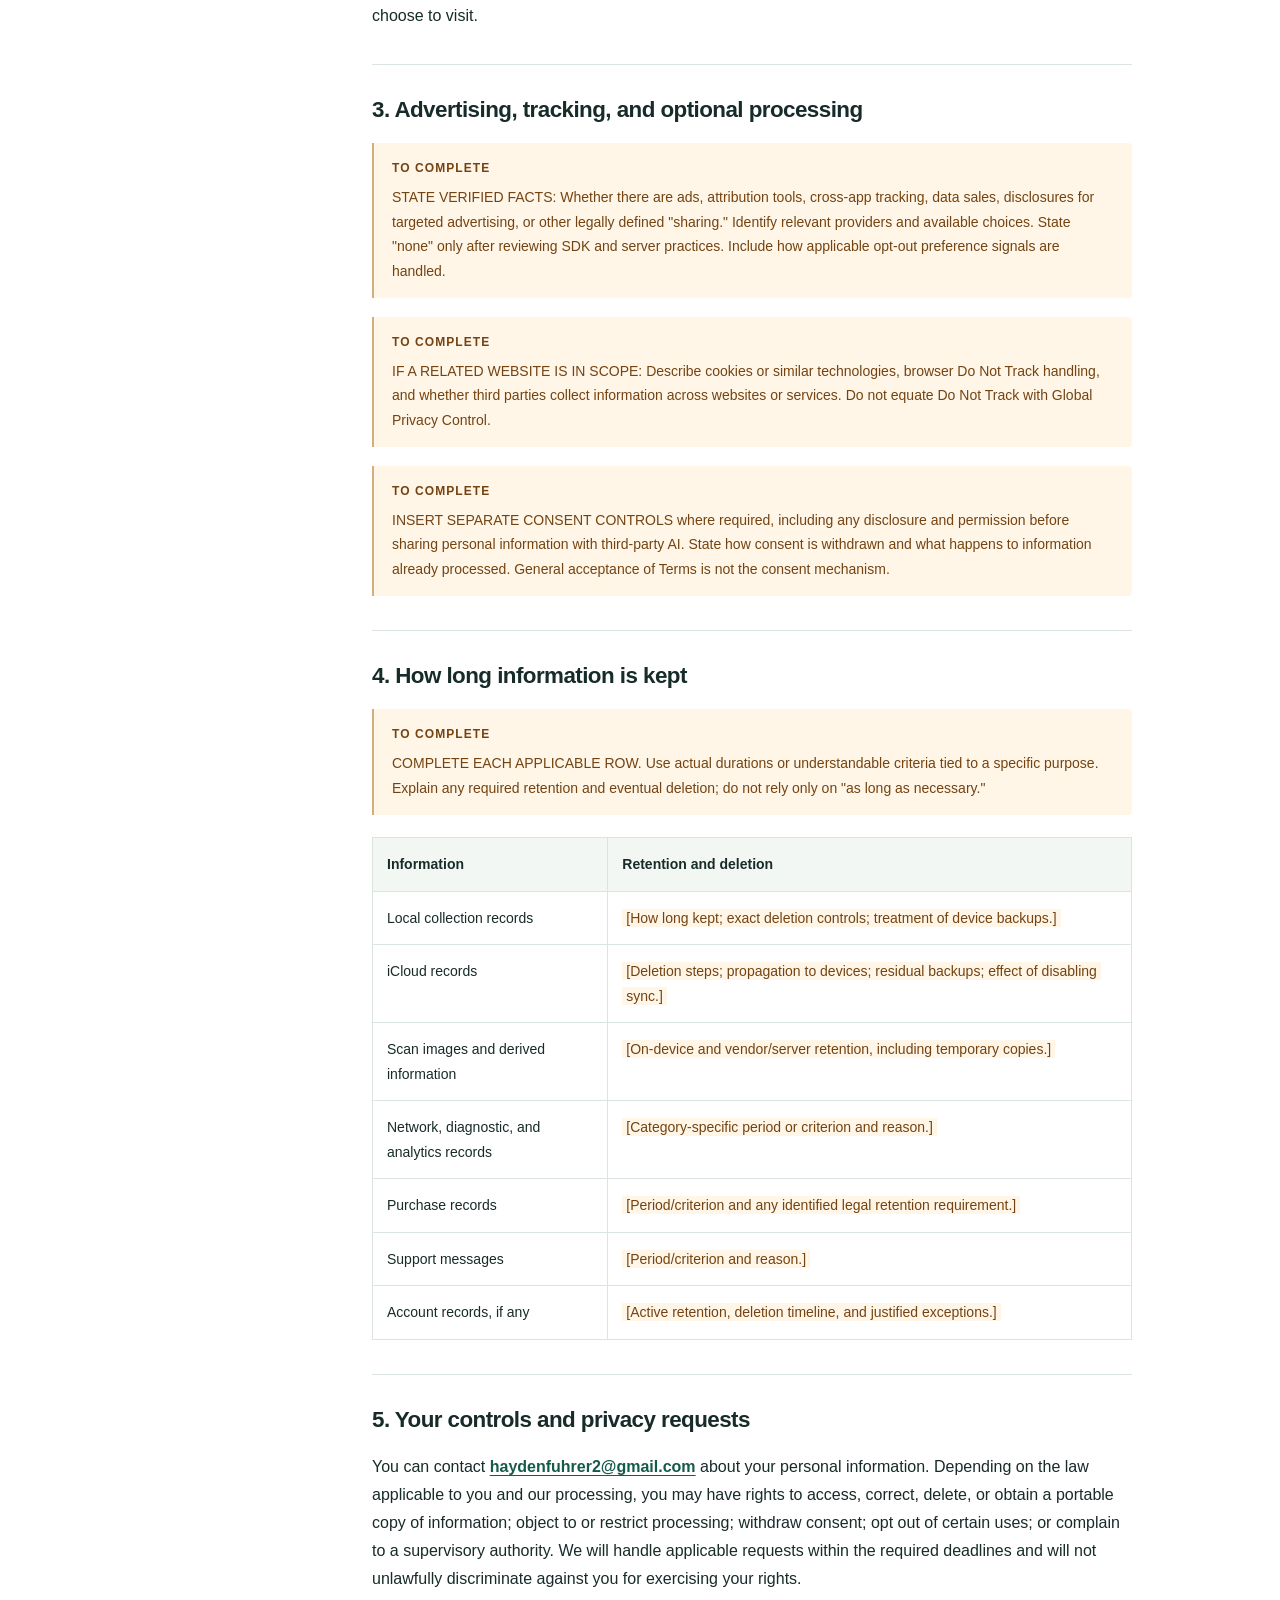
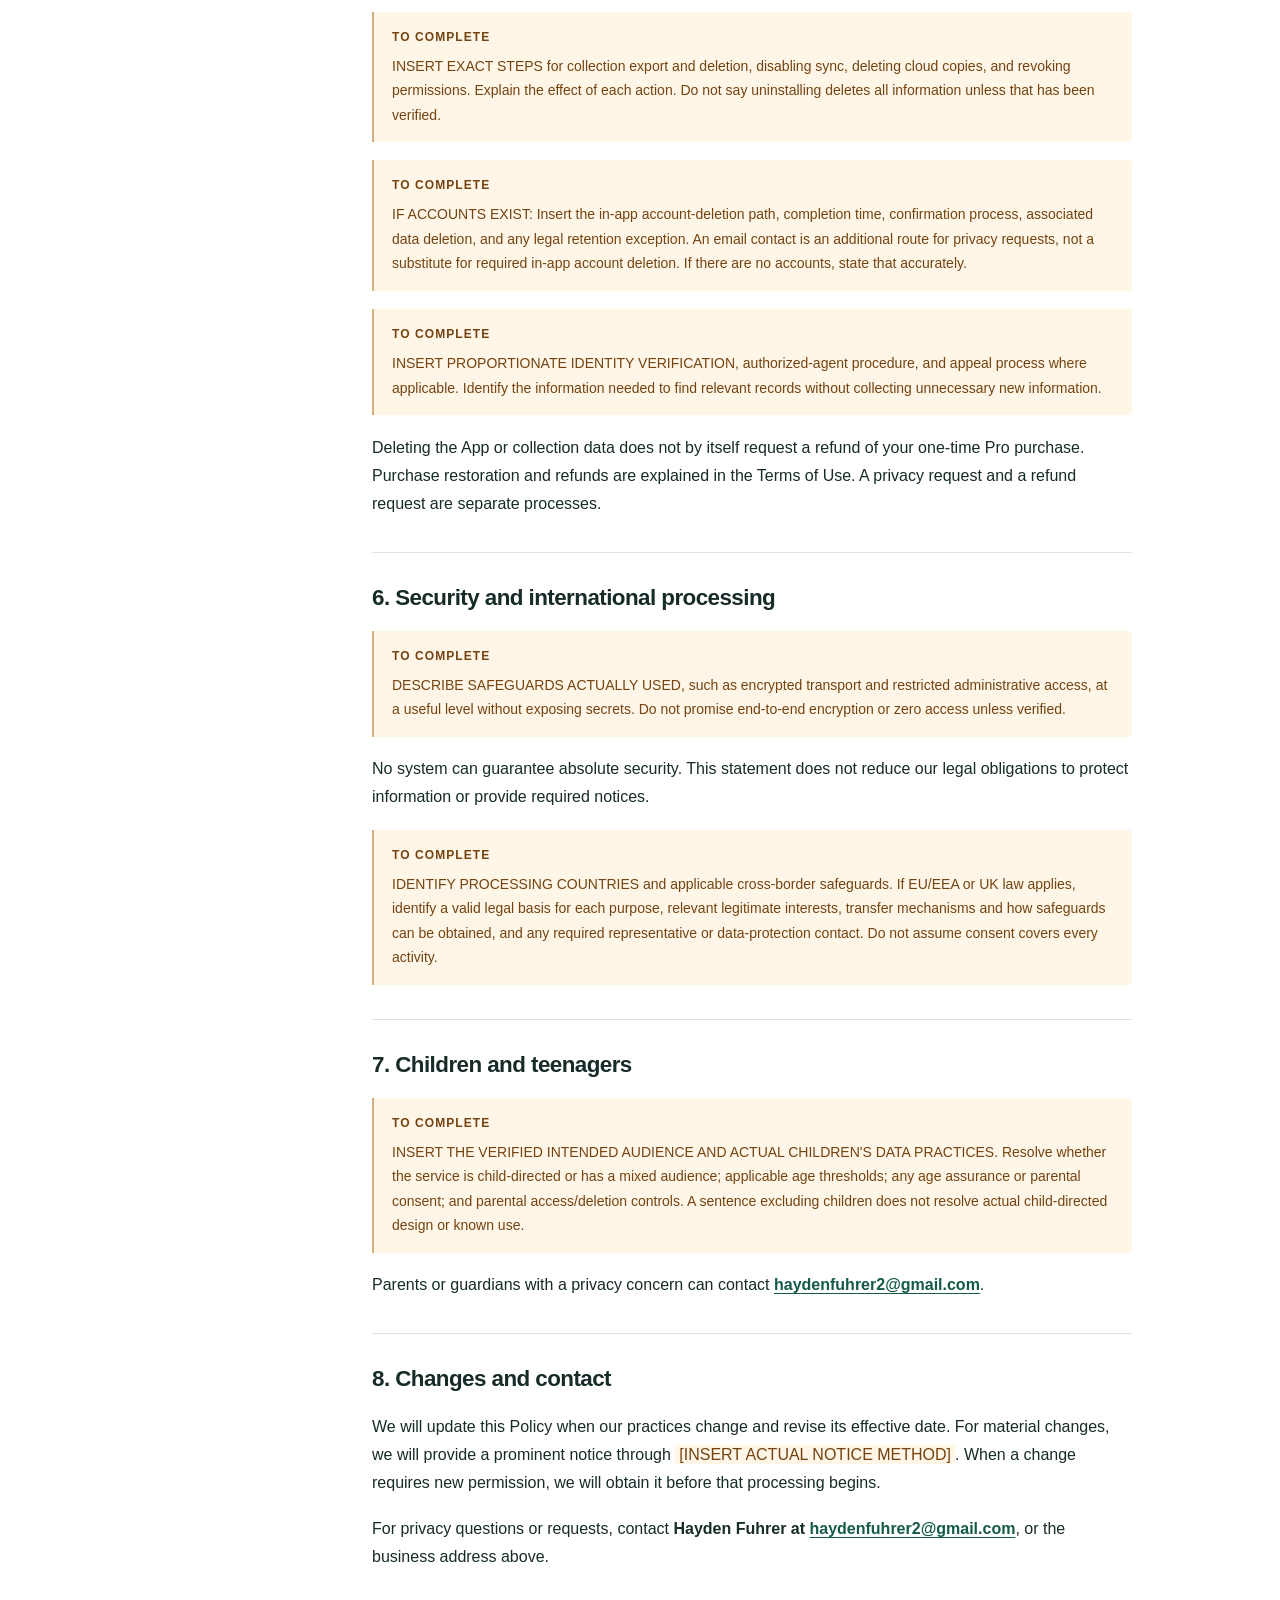
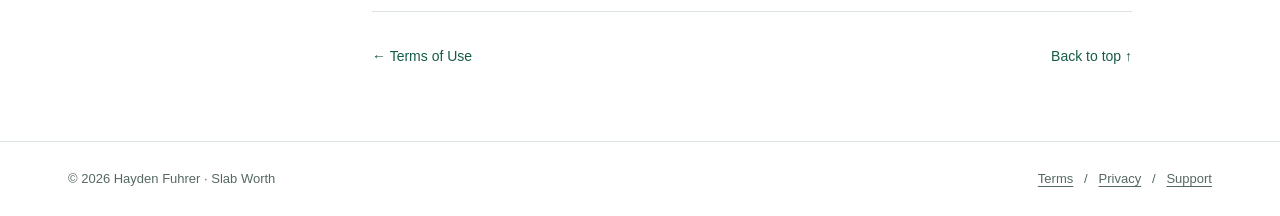
==== commit 6cd7bed9: "Add files via upload" ====
--- a/privacy.html
+++ b/privacy.html
@@ -56,7 +56,7 @@
 <p class="editor-note">CONFIRM THE ACTIVE PROVIDERS. Explain which requests go directly from the device and which pass through your server. State the card queries, IP addresses, identifiers, request logs, and other information actually received and retained by each relevant party. A provider being a source of data does not, by itself, establish what user data it receives.</p>
 <h3>Purchases</h3>
 <p>Apple processes App Store payments. We do not receive your full payment-card details from Apple.</p>
-<p class="editor-note">INSERT: Which transaction identifiers, receipts, subscription status, purchase history, country/storefront, or related data the App, developer, server, and any purchase-management provider handle; how they are used to enable and restore Pro; and retention. Do not describe all purchase data as &quot;payment details.&quot; Confirm any other payment method before retaining this wording.</p>
+<p class="editor-note">INSERT: Which transaction identifiers, receipts, one-time purchase entitlement, refund or revocation status, purchase history, country/storefront, or related data the App, developer, server, and any purchase-management provider handle; how they are used to enable and restore Pro; and retention. Do not describe all purchase data as &quot;payment details.&quot; Confirm any other payment method before retaining this wording.</p>
 <h3>Support, diagnostics, and accounts</h3>
 <p>If you email us, we receive your email address, message, and any attachments you choose to send so we can respond. Avoid including unnecessary sensitive information.</p>
 <p class="editor-note">INSERT: Email provider and support retention. Identify crash reporting, usage analytics, error logs, hosting logs, notification tokens, and every relevant SDK, or affirmatively state their absence after verification.</p>
@@ -80,7 +80,7 @@
 <p class="editor-note">INSERT EXACT STEPS for collection export and deletion, disabling sync, deleting cloud copies, and revoking permissions. Explain the effect of each action. Do not say uninstalling deletes all information unless that has been verified.</p>
 <p class="editor-note">IF ACCOUNTS EXIST: Insert the in-app account-deletion path, completion time, confirmation process, associated data deletion, and any legal retention exception. An email contact is an additional route for privacy requests, not a substitute for required in-app account deletion. If there are no accounts, state that accurately.</p>
 <p class="editor-note">INSERT PROPORTIONATE IDENTITY VERIFICATION, authorized-agent procedure, and appeal process where applicable. Identify the information needed to find relevant records without collecting unnecessary new information.</p>
-<p>Deleting the App or your data does not cancel an Apple subscription. Manage billing separately through <a href="https://apps.apple.com/account/subscriptions">Apple&#x27;s subscription settings</a>.</p>
+<p>Deleting the App or collection data does not by itself request a refund of your one-time Pro purchase. Purchase restoration and refunds are explained in the Terms of Use. A privacy request and a refund request are separate processes.</p>
 <h2 id="6-security-and-international-processing">6. Security and international processing</h2>
 <p class="editor-note">DESCRIBE SAFEGUARDS ACTUALLY USED, such as encrypted transport and restricted administrative access, at a useful level without exposing secrets. Do not promise end-to-end encryption or zero access unless verified.</p>
 <p>No system can guarantee absolute security. This statement does not reduce our legal obligations to protect information or provide required notices.</p>
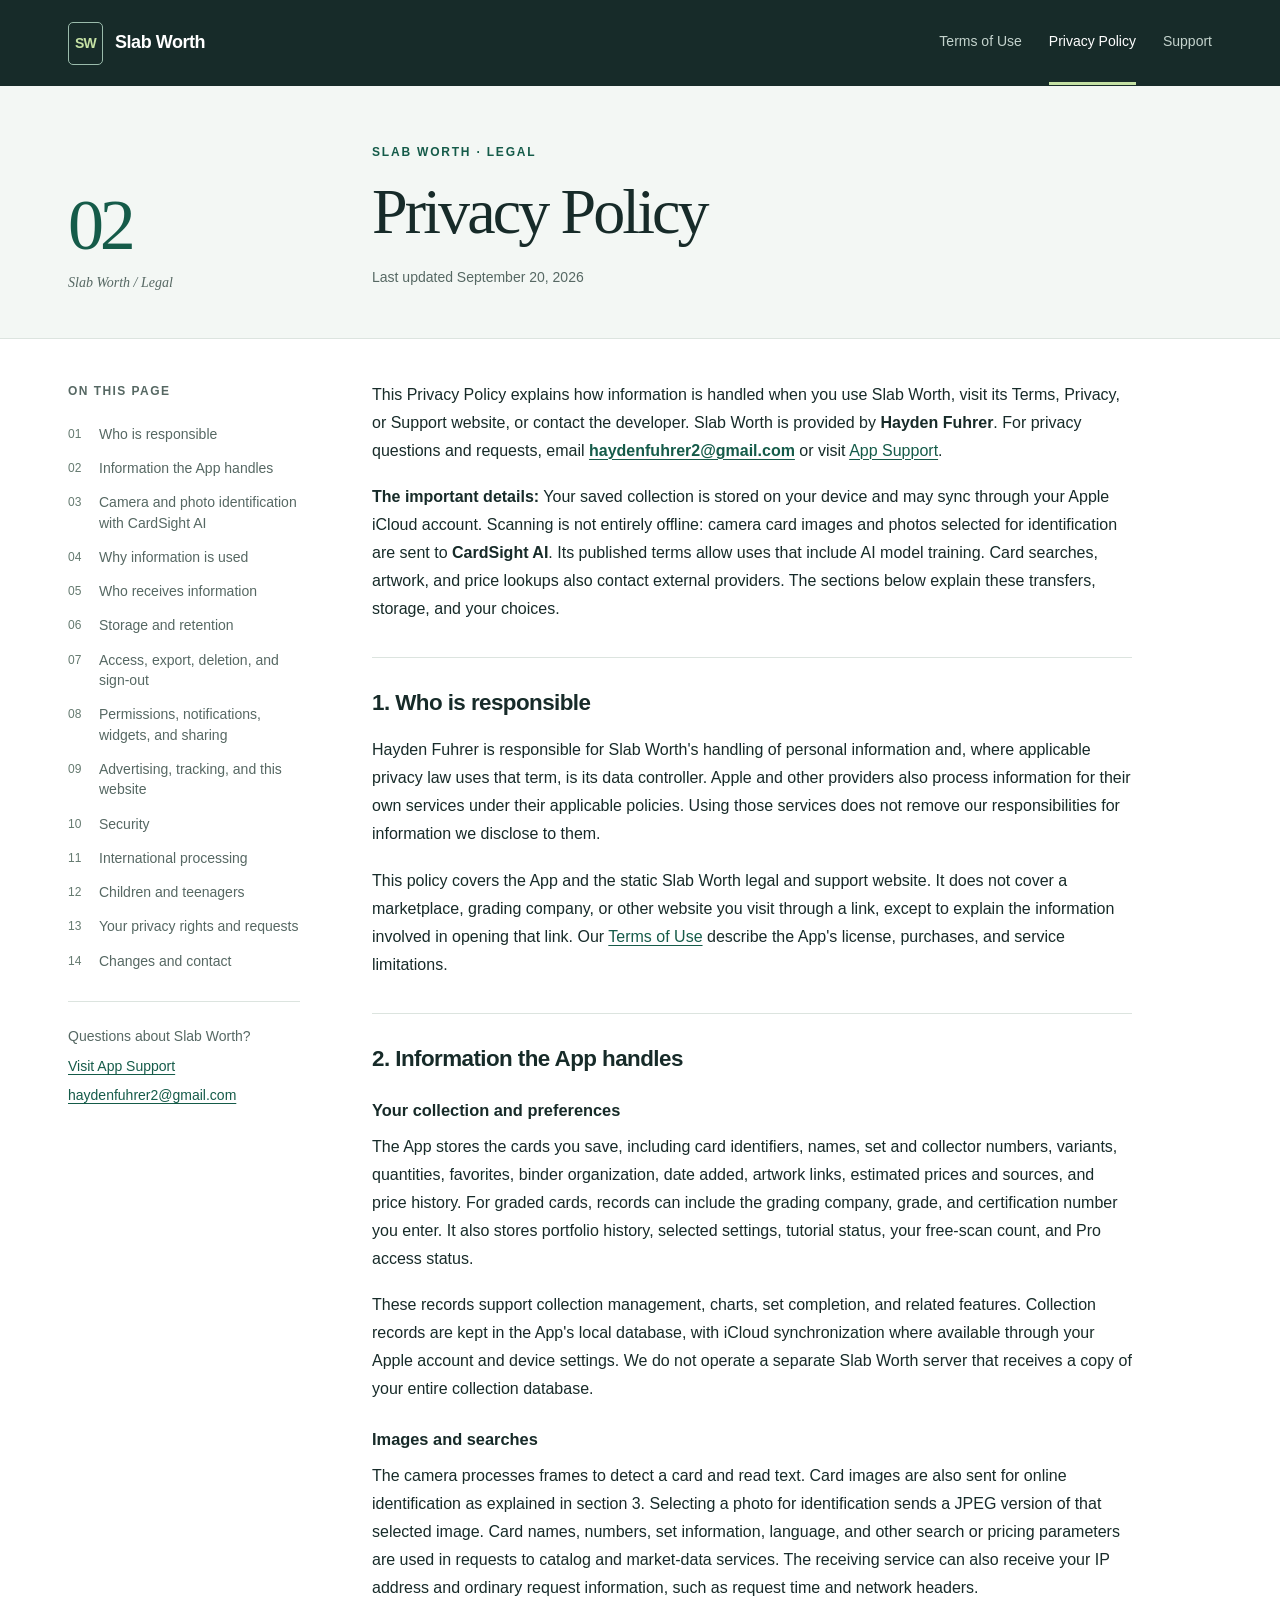
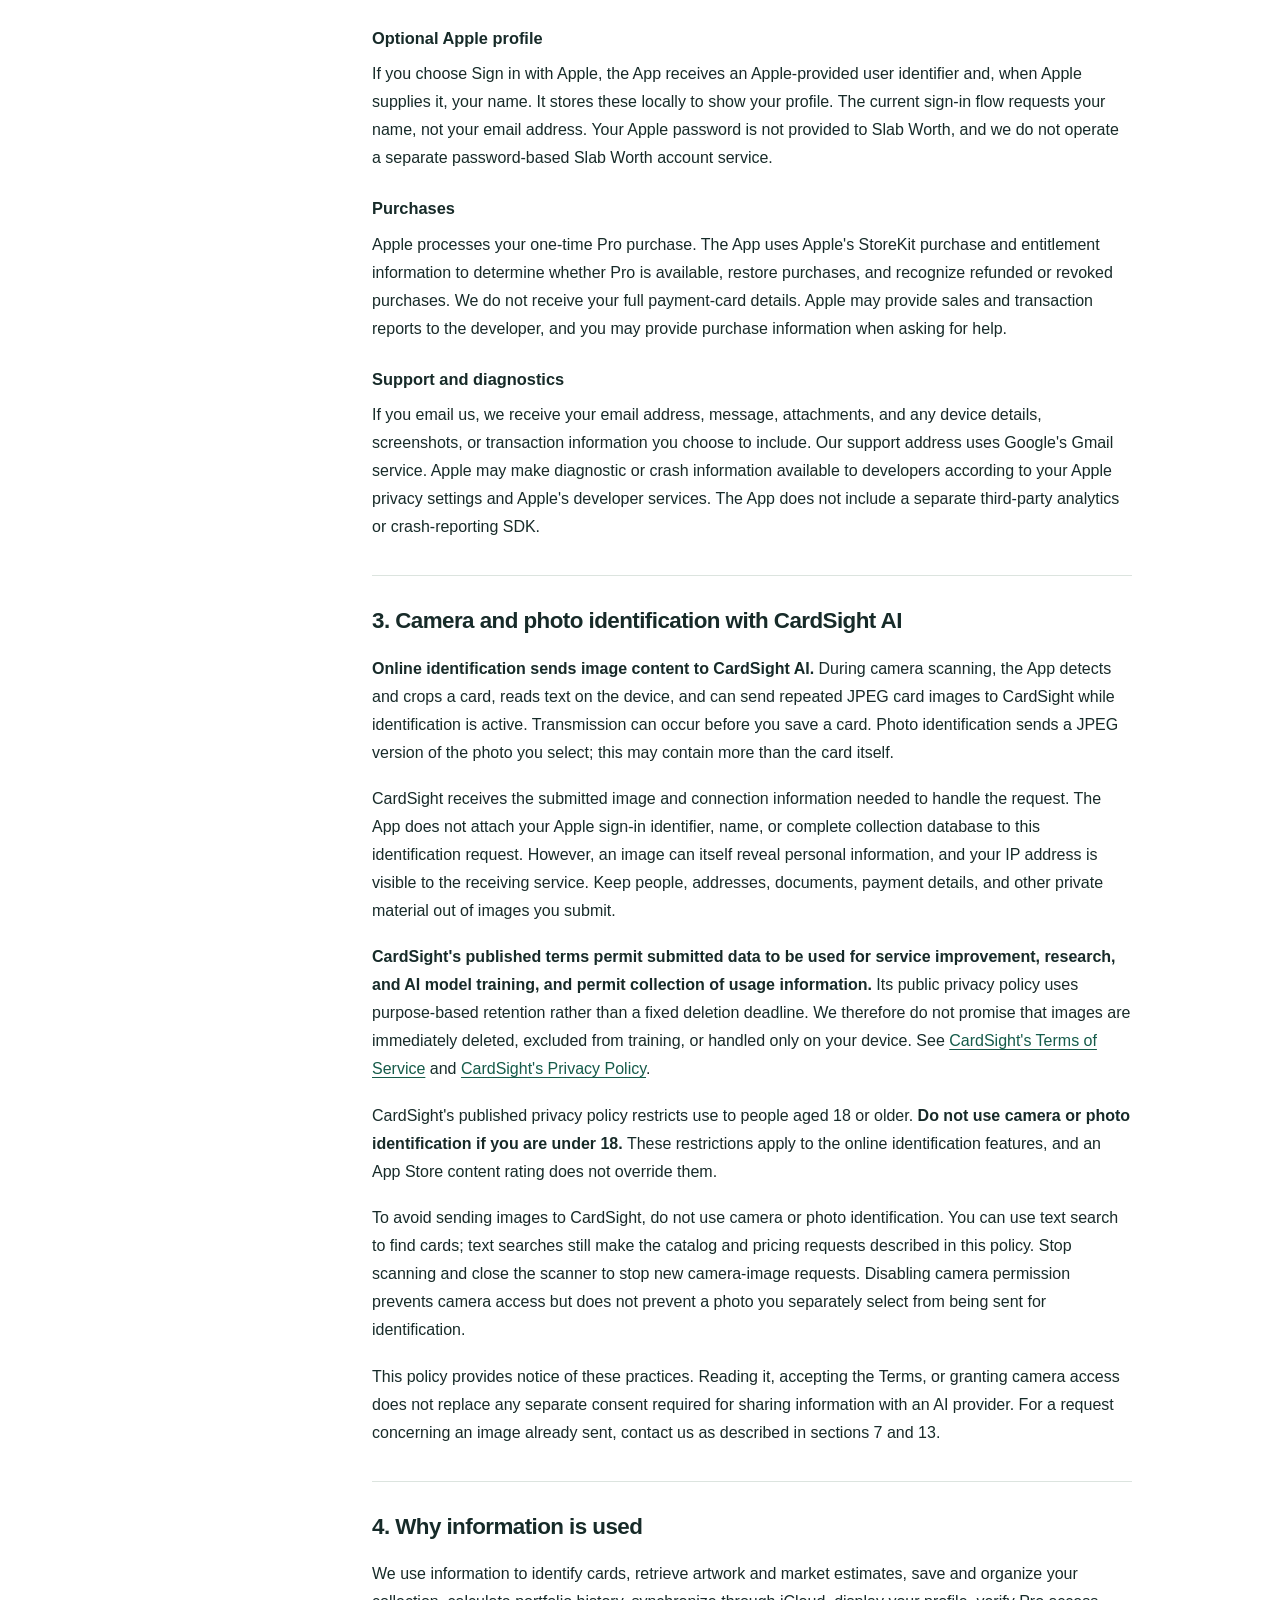
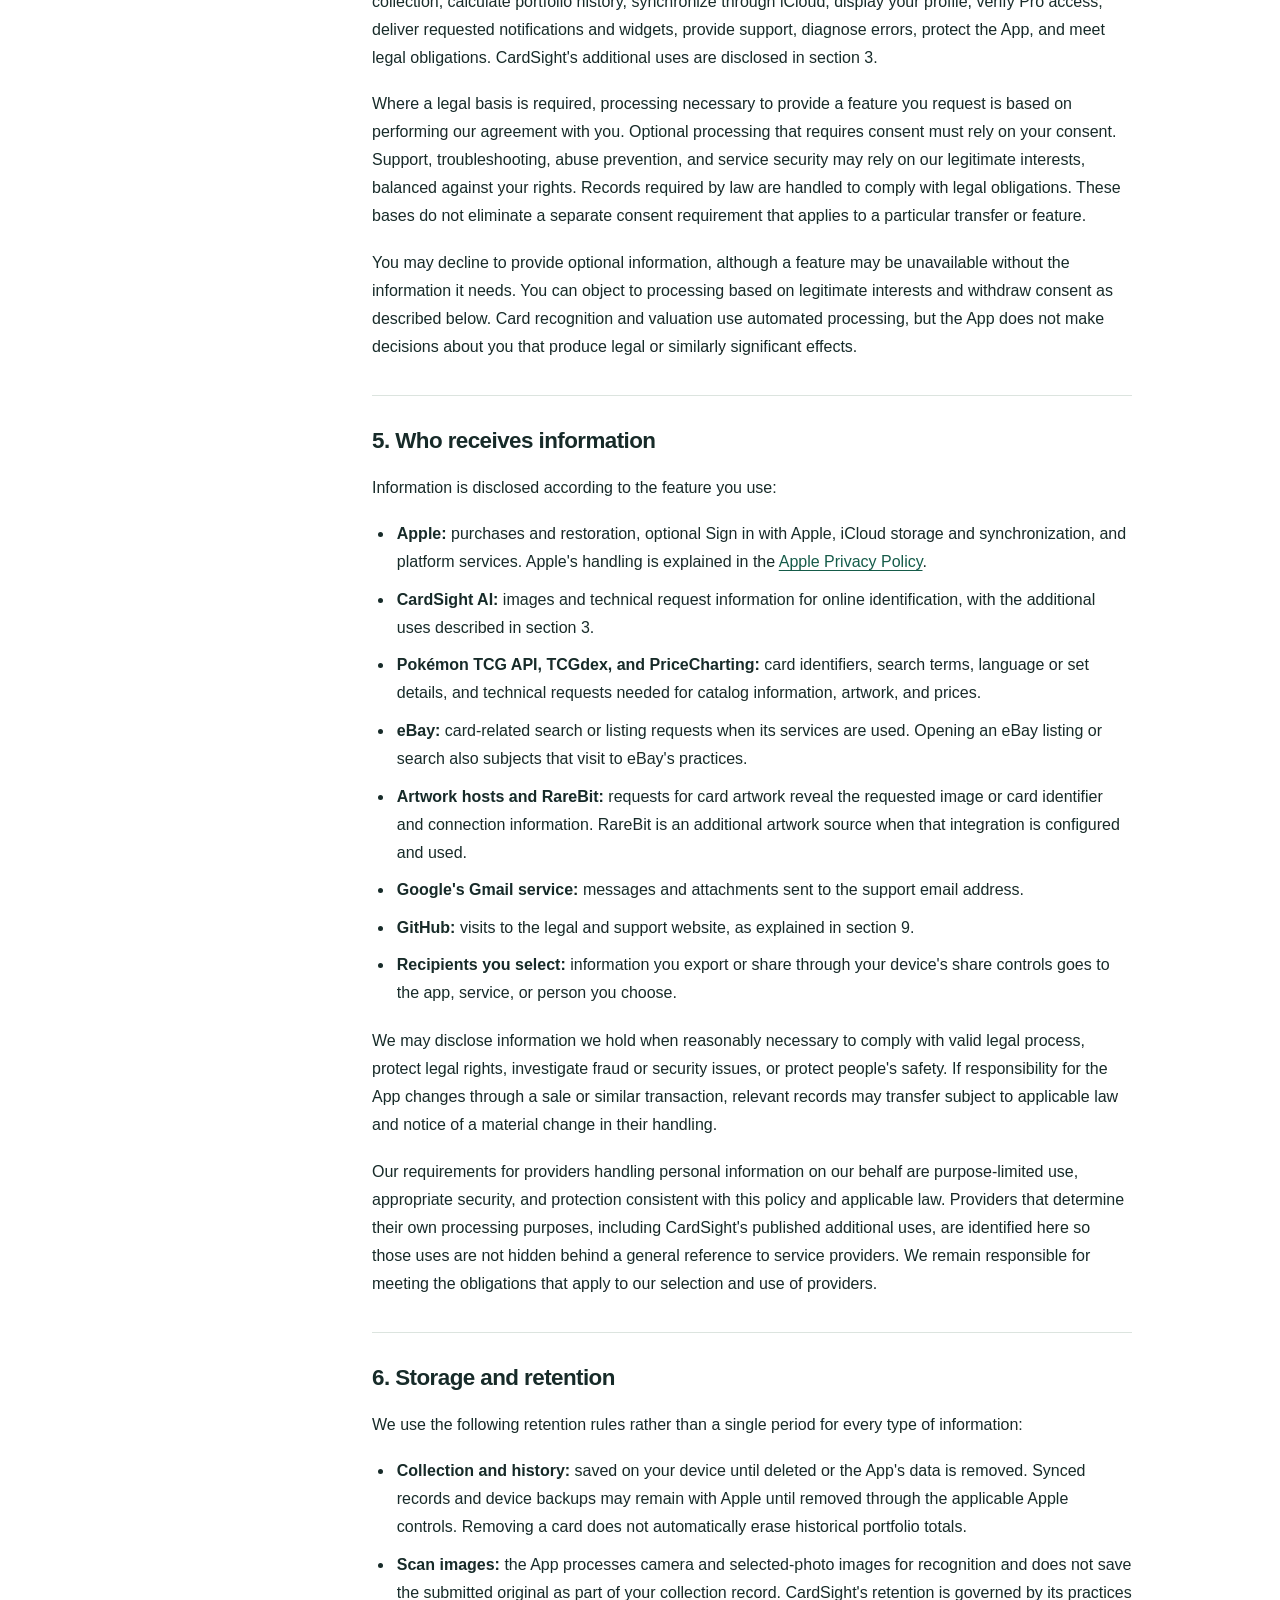
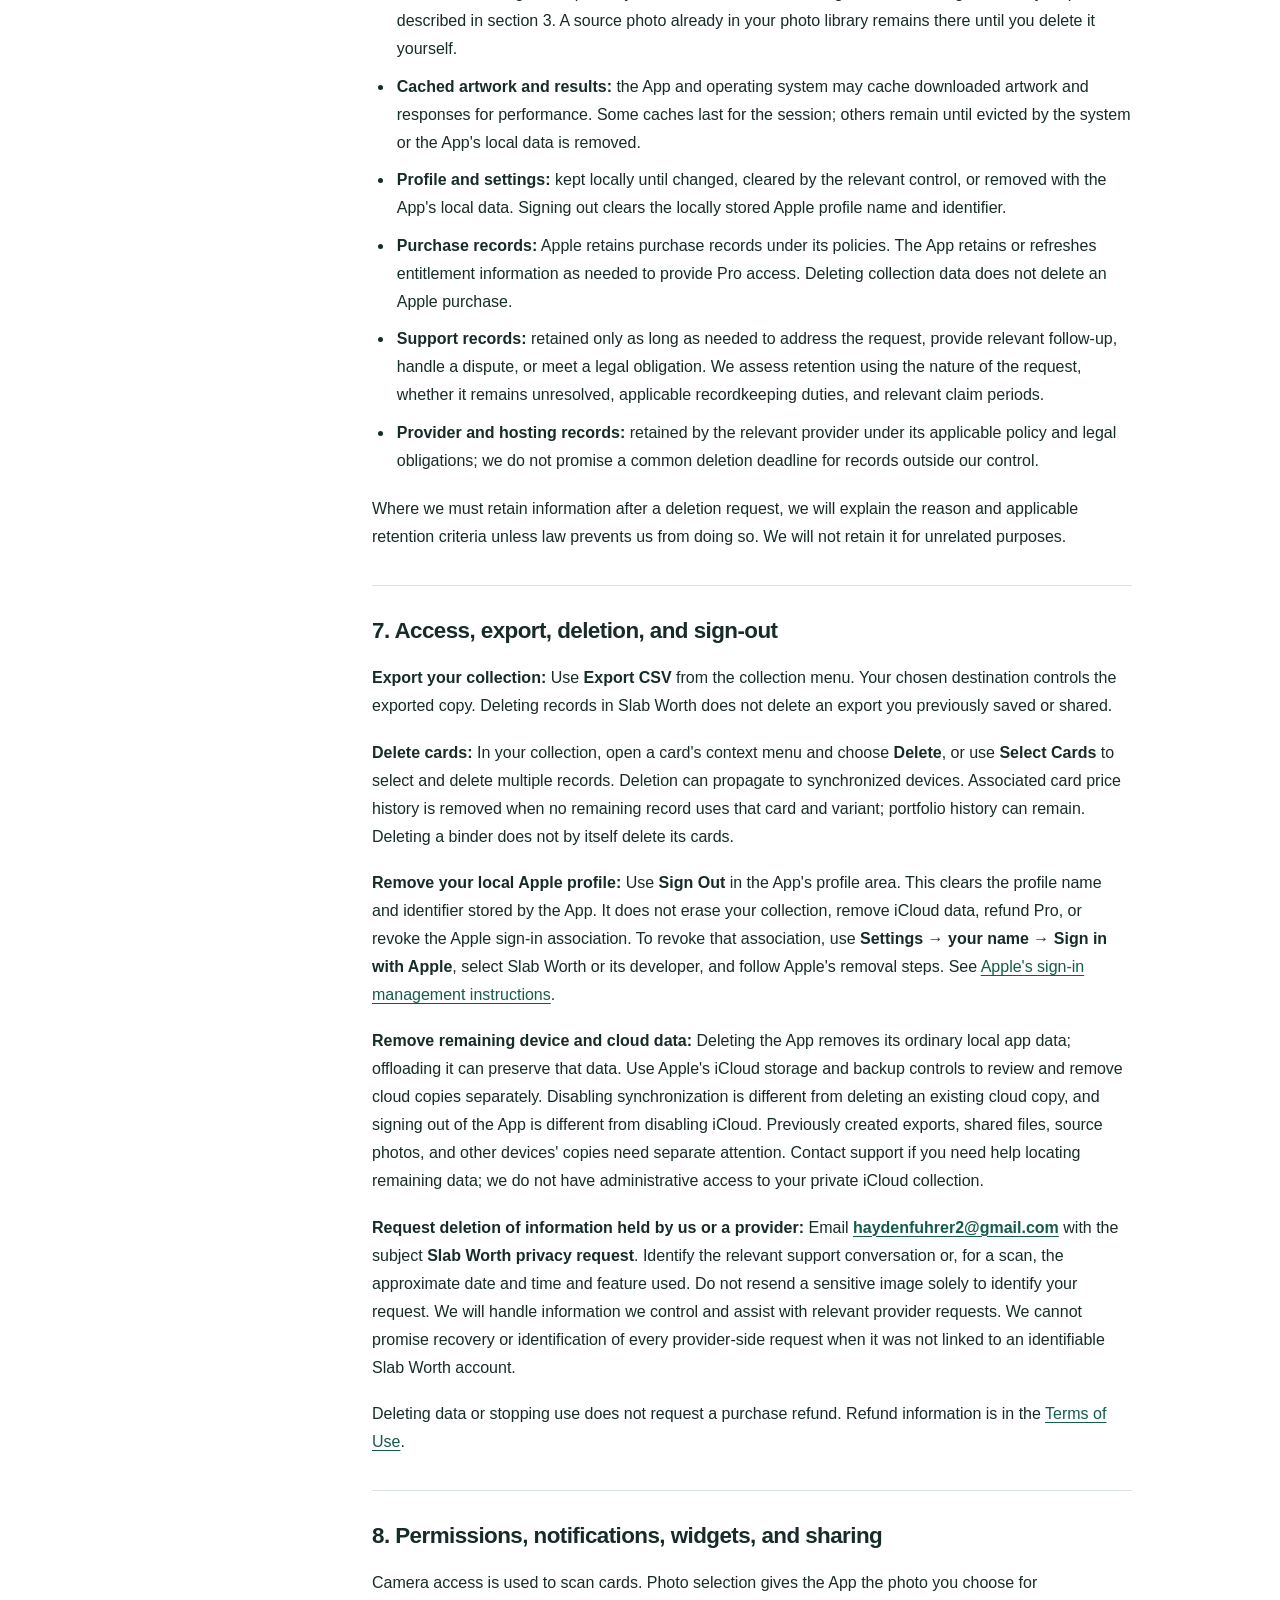
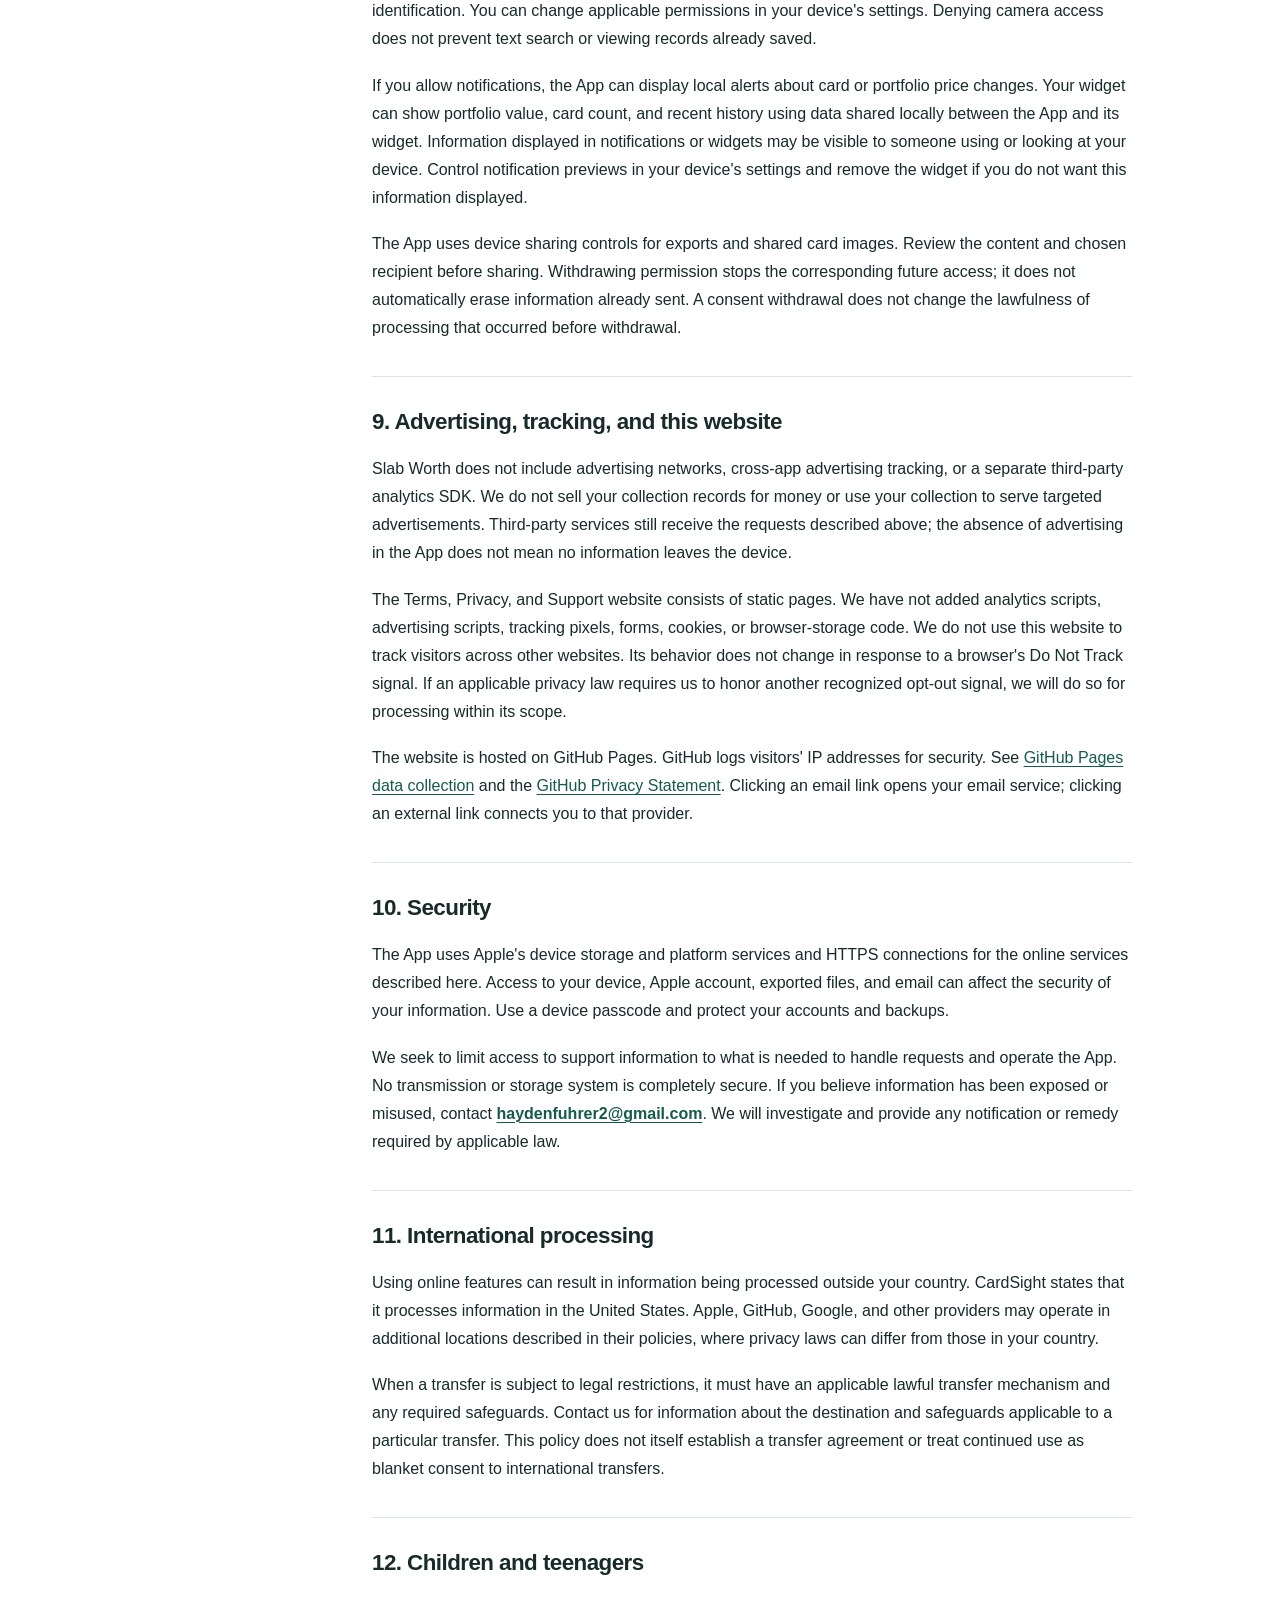
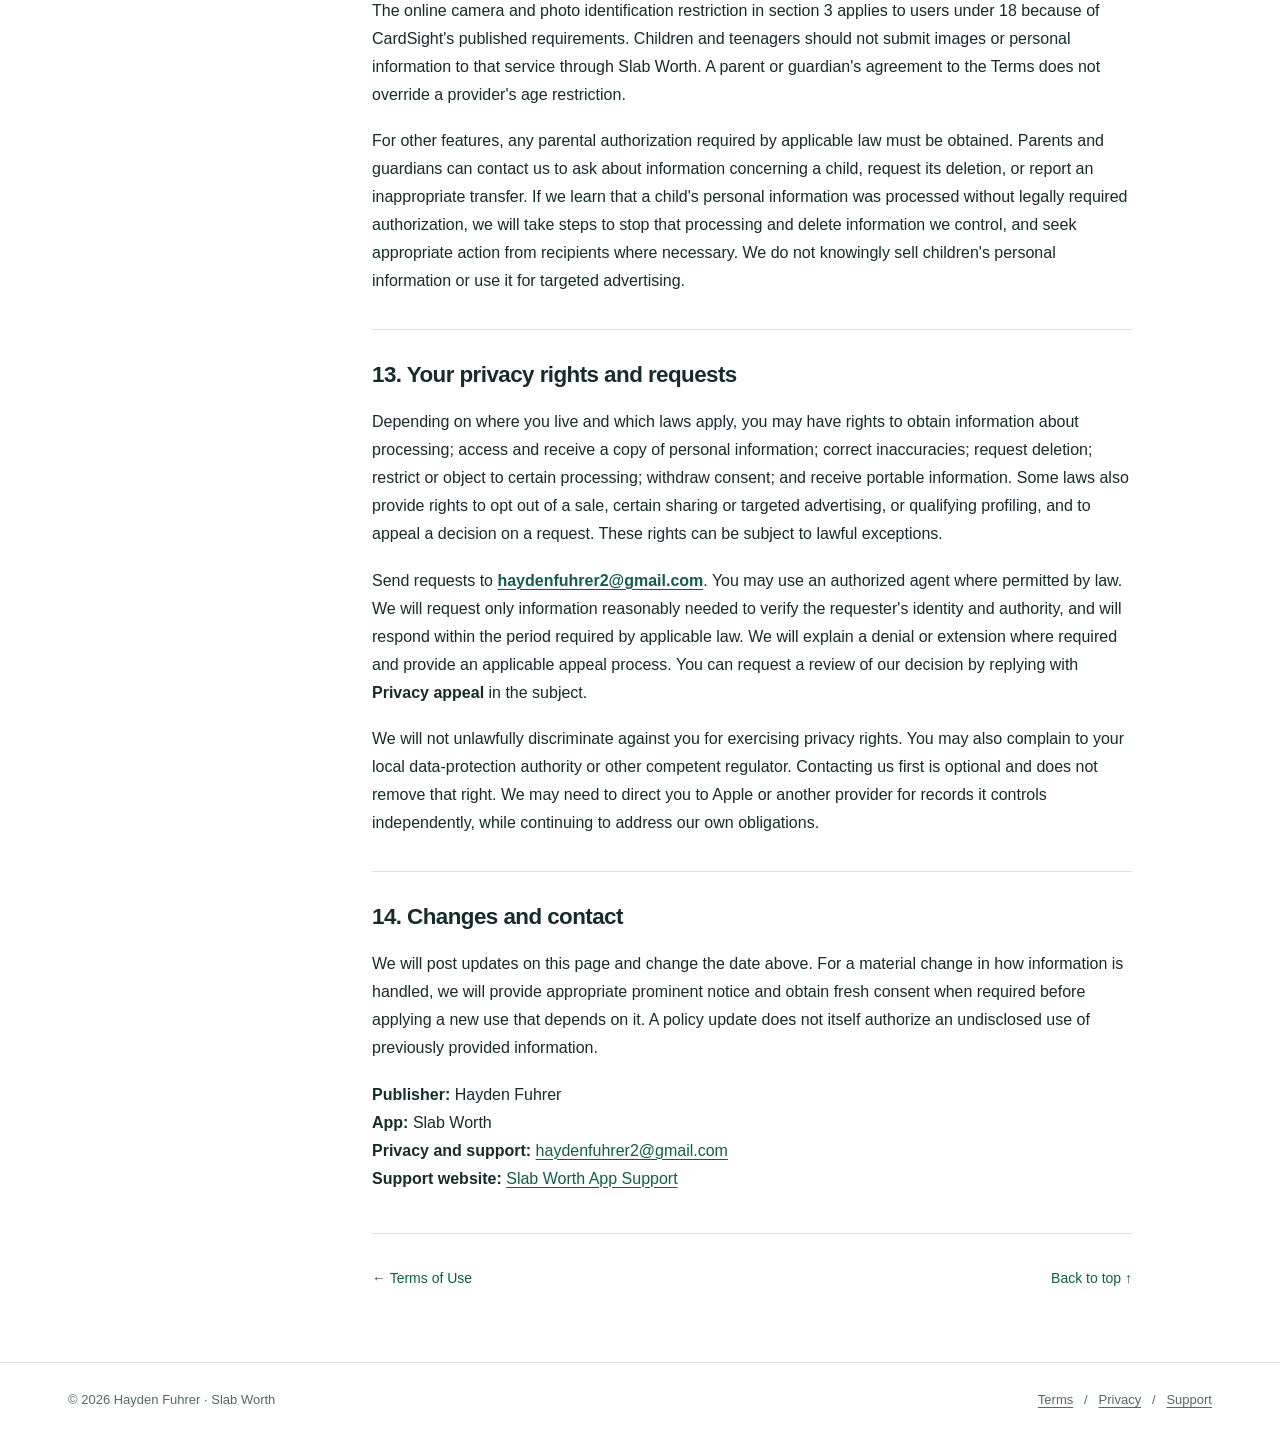
==== commit b1c95e2f: "Add files via upload" ====
--- a/privacy.html
+++ b/privacy.html
@@ -3,8 +3,8 @@
 <head>
   <meta charset="utf-8">
   <meta name="viewport" content="width=device-width, initial-scale=1">
-  <meta name="description" content="Slab Worth Privacy Policy — review draft. Read the app’s legal terms and privacy information.">
-  <meta name="robots" content="noindex, follow">
+  <meta name="description" content="Slab Worth Privacy Policy — read the app’s legal information.">
+  
   <meta name="theme-color" content="#172b29">
   <meta name="referrer" content="strict-origin-when-cross-origin">
   <title>Privacy Policy · Slab Worth</title>
@@ -29,68 +29,104 @@
       <div>
         <p class="eyebrow">Slab Worth · Legal</p>
         <h1>Privacy Policy</h1>
-        <div class="meta"><span>Draft prepared <time datetime="2026-09-20">September 20, 2026</time></span><span class="badge">Incomplete draft</span></div>
+        <div class="meta"><span>Last updated <time datetime="2026-09-20">September 20, 2026</time></span></div>
       </div>
     </div>
   </div>
   <div class="shell layout">
     <aside class="sidebar" aria-label="Document navigation">
       <p class="side-title">On this page</p>
-      <nav aria-label="Table of contents"><ol class="contents"><li><a href="#1-information-handled-by-the-app"><span class="number">01</span><span>Information handled by the App</span></a></li><li><a href="#2-why-information-is-used-and-who-receives-it"><span class="number">02</span><span>Why information is used and who receives it</span></a></li><li><a href="#3-advertising-tracking-and-optional-processing"><span class="number">03</span><span>Advertising, tracking, and optional processing</span></a></li><li><a href="#4-how-long-information-is-kept"><span class="number">04</span><span>How long information is kept</span></a></li><li><a href="#5-your-controls-and-privacy-requests"><span class="number">05</span><span>Your controls and privacy requests</span></a></li><li><a href="#6-security-and-international-processing"><span class="number">06</span><span>Security and international processing</span></a></li><li><a href="#7-children-and-teenagers"><span class="number">07</span><span>Children and teenagers</span></a></li><li><a href="#8-changes-and-contact"><span class="number">08</span><span>Changes and contact</span></a></li></ol></nav>
+      <nav aria-label="Table of contents"><ol class="contents"><li><a href="#1-who-is-responsible"><span class="number">01</span><span>Who is responsible</span></a></li><li><a href="#2-information-the-app-handles"><span class="number">02</span><span>Information the App handles</span></a></li><li><a href="#3-camera-and-photo-identification-with-cardsight-ai"><span class="number">03</span><span>Camera and photo identification with CardSight AI</span></a></li><li><a href="#4-why-information-is-used"><span class="number">04</span><span>Why information is used</span></a></li><li><a href="#5-who-receives-information"><span class="number">05</span><span>Who receives information</span></a></li><li><a href="#6-storage-and-retention"><span class="number">06</span><span>Storage and retention</span></a></li><li><a href="#7-access-export-deletion-and-sign-out"><span class="number">07</span><span>Access, export, deletion, and sign-out</span></a></li><li><a href="#8-permissions-notifications-widgets-and-sharing"><span class="number">08</span><span>Permissions, notifications, widgets, and sharing</span></a></li><li><a href="#9-advertising-tracking-and-this-website"><span class="number">09</span><span>Advertising, tracking, and this website</span></a></li><li><a href="#10-security"><span class="number">10</span><span>Security</span></a></li><li><a href="#11-international-processing"><span class="number">11</span><span>International processing</span></a></li><li><a href="#12-children-and-teenagers"><span class="number">12</span><span>Children and teenagers</span></a></li><li><a href="#13-your-privacy-rights-and-requests"><span class="number">13</span><span>Your privacy rights and requests</span></a></li><li><a href="#14-changes-and-contact"><span class="number">14</span><span>Changes and contact</span></a></li></ol></nav>
       <div class="side-contact"><p>Questions about Slab Worth?</p><p><a href="support.html">Visit App Support</a></p><a href="mailto:haydenfuhrer2@gmail.com">haydenfuhrer2@gmail.com</a></div>
     </aside>
     <main class="document" id="document" tabindex="-1">
-      <div class="notice" role="note"><strong>Privacy policy draft — details still to be completed</strong>This policy is not final. Highlighted notes identify information that the publisher needs to verify before it can be used as the App’s privacy notice.</div>
-      <details class="mobile-contents"><summary>On this page</summary><nav aria-label="Mobile table of contents"><ol class="contents"><li><a href="#1-information-handled-by-the-app"><span class="number">01</span><span>Information handled by the App</span></a></li><li><a href="#2-why-information-is-used-and-who-receives-it"><span class="number">02</span><span>Why information is used and who receives it</span></a></li><li><a href="#3-advertising-tracking-and-optional-processing"><span class="number">03</span><span>Advertising, tracking, and optional processing</span></a></li><li><a href="#4-how-long-information-is-kept"><span class="number">04</span><span>How long information is kept</span></a></li><li><a href="#5-your-controls-and-privacy-requests"><span class="number">05</span><span>Your controls and privacy requests</span></a></li><li><a href="#6-security-and-international-processing"><span class="number">06</span><span>Security and international processing</span></a></li><li><a href="#7-children-and-teenagers"><span class="number">07</span><span>Children and teenagers</span></a></li><li><a href="#8-changes-and-contact"><span class="number">08</span><span>Changes and contact</span></a></li></ol></nav></details>
-      <p>This Privacy Policy explains how Hayden Fuhrer, the publisher of Slab Worth (&quot;we,&quot; &quot;us,&quot; or &quot;our&quot;), handles personal information when you use the App, visit this policy website, or contact us.</p>
-<p><strong>Privacy contact:</strong> <a href="mailto:haydenfuhrer2@gmail.com">haydenfuhrer2@gmail.com</a><br> <strong>Business/contact address:</strong> <span class="inline-note">[INSERT APPROPRIATE BUSINESS ADDRESS AND COUNTRY; CONFIRM LEGAL PUBLISHER]</span></p>
-<h2 id="1-information-handled-by-the-app">1. Information handled by the App</h2>
-<h3>Collection records</h3>
-<p>Slab Worth lets you record cards, quantities, grades, binders, and notes. Your collection is stored on your device and, if you enable synchronization, in your private iCloud account. You can export it as CSV and use the App&#x27;s deletion controls.</p>
-<p class="editor-note">VERIFY: Which collection fields leave the device for pricing or identification? Can the developer, backend, or any vendor access a copy? Explain separately. Confirm that &quot;private iCloud&quot; accurately describes the CloudKit configuration; do not treat it as proof that every operation is invisible to the developer.</p>
-<h3>Camera, photos, and identification</h3>
-<p class="editor-note">INSERT VERIFIED DESCRIPTION: Whether scanning uses only on-device processing or sends images, crops, recognized text, card identifiers, image metadata, or other information off-device. Name each receiving provider and its role, the purpose, whether images are saved, retention periods, human review, and any model-training or secondary use. If all image processing is on-device, state that only after checking every scan path, including fallbacks.</p>
-<p class="editor-note">DESCRIBE CAMERA/PHOTO ACCESS: Which permissions are requested, when, why, whether a system photo picker is used, and the effect of denying or withdrawing permission.</p>
-<h3>Market information and network requests</h3>
-<p>Slab Worth uses card and market information from PriceCharting, TCGdex, the Pokémon TCG API, and eBay.</p>
-<p class="editor-note">CONFIRM THE ACTIVE PROVIDERS. Explain which requests go directly from the device and which pass through your server. State the card queries, IP addresses, identifiers, request logs, and other information actually received and retained by each relevant party. A provider being a source of data does not, by itself, establish what user data it receives.</p>
+      
+      <details class="mobile-contents"><summary>On this page</summary><nav aria-label="Mobile table of contents"><ol class="contents"><li><a href="#1-who-is-responsible"><span class="number">01</span><span>Who is responsible</span></a></li><li><a href="#2-information-the-app-handles"><span class="number">02</span><span>Information the App handles</span></a></li><li><a href="#3-camera-and-photo-identification-with-cardsight-ai"><span class="number">03</span><span>Camera and photo identification with CardSight AI</span></a></li><li><a href="#4-why-information-is-used"><span class="number">04</span><span>Why information is used</span></a></li><li><a href="#5-who-receives-information"><span class="number">05</span><span>Who receives information</span></a></li><li><a href="#6-storage-and-retention"><span class="number">06</span><span>Storage and retention</span></a></li><li><a href="#7-access-export-deletion-and-sign-out"><span class="number">07</span><span>Access, export, deletion, and sign-out</span></a></li><li><a href="#8-permissions-notifications-widgets-and-sharing"><span class="number">08</span><span>Permissions, notifications, widgets, and sharing</span></a></li><li><a href="#9-advertising-tracking-and-this-website"><span class="number">09</span><span>Advertising, tracking, and this website</span></a></li><li><a href="#10-security"><span class="number">10</span><span>Security</span></a></li><li><a href="#11-international-processing"><span class="number">11</span><span>International processing</span></a></li><li><a href="#12-children-and-teenagers"><span class="number">12</span><span>Children and teenagers</span></a></li><li><a href="#13-your-privacy-rights-and-requests"><span class="number">13</span><span>Your privacy rights and requests</span></a></li><li><a href="#14-changes-and-contact"><span class="number">14</span><span>Changes and contact</span></a></li></ol></nav></details>
+      <p>This Privacy Policy explains how information is handled when you use Slab Worth, visit its Terms, Privacy, or Support website, or contact the developer. Slab Worth is provided by <strong>Hayden Fuhrer</strong>. For privacy questions and requests, email <strong><a href="mailto:haydenfuhrer2@gmail.com">haydenfuhrer2@gmail.com</a></strong> or visit <a href="https://mealmusedev-cloud.github.io/SlabWorth/support.html">App Support</a>.</p>
+<p><strong>The important details:</strong> Your saved collection is stored on your device and may sync through your Apple iCloud account. Scanning is not entirely offline: camera card images and photos selected for identification are sent to <strong>CardSight AI</strong>. Its published terms allow uses that include AI model training. Card searches, artwork, and price lookups also contact external providers. The sections below explain these transfers, storage, and your choices.</p>
+<h2 id="1-who-is-responsible">1. Who is responsible</h2>
+<p>Hayden Fuhrer is responsible for Slab Worth&#x27;s handling of personal information and, where applicable privacy law uses that term, is its data controller. Apple and other providers also process information for their own services under their applicable policies. Using those services does not remove our responsibilities for information we disclose to them.</p>
+<p>This policy covers the App and the static Slab Worth legal and support website. It does not cover a marketplace, grading company, or other website you visit through a link, except to explain the information involved in opening that link. Our <a href="https://mealmusedev-cloud.github.io/SlabWorth/index.html">Terms of Use</a> describe the App&#x27;s license, purchases, and service limitations.</p>
+<h2 id="2-information-the-app-handles">2. Information the App handles</h2>
+<h3>Your collection and preferences</h3>
+<p>The App stores the cards you save, including card identifiers, names, set and collector numbers, variants, quantities, favorites, binder organization, date added, artwork links, estimated prices and sources, and price history. For graded cards, records can include the grading company, grade, and certification number you enter. It also stores portfolio history, selected settings, tutorial status, your free-scan count, and Pro access status.</p>
+<p>These records support collection management, charts, set completion, and related features. Collection records are kept in the App&#x27;s local database, with iCloud synchronization where available through your Apple account and device settings. We do not operate a separate Slab Worth server that receives a copy of your entire collection database.</p>
+<h3>Images and searches</h3>
+<p>The camera processes frames to detect a card and read text. Card images are also sent for online identification as explained in section 3. Selecting a photo for identification sends a JPEG version of that selected image. Card names, numbers, set information, language, and other search or pricing parameters are used in requests to catalog and market-data services. The receiving service can also receive your IP address and ordinary request information, such as request time and network headers.</p>
+<h3>Optional Apple profile</h3>
+<p>If you choose Sign in with Apple, the App receives an Apple-provided user identifier and, when Apple supplies it, your name. It stores these locally to show your profile. The current sign-in flow requests your name, not your email address. Your Apple password is not provided to Slab Worth, and we do not operate a separate password-based Slab Worth account service.</p>
 <h3>Purchases</h3>
-<p>Apple processes App Store payments. We do not receive your full payment-card details from Apple.</p>
-<p class="editor-note">INSERT: Which transaction identifiers, receipts, one-time purchase entitlement, refund or revocation status, purchase history, country/storefront, or related data the App, developer, server, and any purchase-management provider handle; how they are used to enable and restore Pro; and retention. Do not describe all purchase data as &quot;payment details.&quot; Confirm any other payment method before retaining this wording.</p>
-<h3>Support, diagnostics, and accounts</h3>
-<p>If you email us, we receive your email address, message, and any attachments you choose to send so we can respond. Avoid including unnecessary sensitive information.</p>
-<p class="editor-note">INSERT: Email provider and support retention. Identify crash reporting, usage analytics, error logs, hosting logs, notification tokens, and every relevant SDK, or affirmatively state their absence after verification.</p>
-<p class="editor-note">INSERT: Whether a separate Slab Worth account exists, including automatic or anonymous accounts; what account information is processed; and which authentication providers receive it.</p>
-<h3>This policy website</h3>
-<p>This website contains static pages and does not include analytics scripts, advertising scripts, external fonts, forms, cookies, or browser-storage code. When served through GitHub Pages, it is hosted by GitHub. GitHub logs and stores visitors&#x27; IP addresses for security purposes. See <a href="https://docs.github.com/en/pages/getting-started-with-github-pages/what-is-github-pages#data-collection">GitHub Pages data-collection information</a> and the <a href="https://docs.github.com/en/site-policy/privacy-policies/github-general-privacy-statement">GitHub Privacy Statement</a> for the hosting provider&#x27;s practices. These statements describe this website, not the Slab Worth App.</p>
-<h2 id="2-why-information-is-used-and-who-receives-it">2. Why information is used and who receives it</h2>
-<p class="editor-note">COMPLETE A SPECIFIC LIST: Map each information category to its actual purpose and recipient. Examples to evaluate include identifying a card, retrieving a price, synchronizing a collection, verifying Pro access, resolving a support issue, or investigating an error. Delete examples that do not apply. Distinguish vendors acting on your instructions from companies using information for their own purposes.</p>
-<p class="editor-note">PROPOSED COMMITMENT — RETAIN ONLY AFTER VERIFYING VENDOR TERMS AND PRACTICES: We require third parties receiving personal information from us to protect it at least as strongly as described in this Policy and required by Apple&#x27;s applicable rules. Service providers acting on our behalf may process that information only for the services and lawful purposes we authorize.</p>
-<p class="editor-note">INSERT ACTUAL PRACTICE: Any legally required disclosures, security investigations, or business-transfer disclosures, limited to necessary information and with applicable notice and safeguards. Do not include a catch-all permission for unrelated use.</p>
-<p>External websites opened from the App, such as an eBay listing, operate under their own privacy policies. Our use of a vendor to operate an App feature is addressed in this Policy, separately from websites you choose to visit.</p>
-<h2 id="3-advertising-tracking-and-optional-processing">3. Advertising, tracking, and optional processing</h2>
-<p class="editor-note">STATE VERIFIED FACTS: Whether there are ads, attribution tools, cross-app tracking, data sales, disclosures for targeted advertising, or other legally defined &quot;sharing.&quot; Identify relevant providers and available choices. State &quot;none&quot; only after reviewing SDK and server practices. Include how applicable opt-out preference signals are handled.</p>
-<p class="editor-note">IF A RELATED WEBSITE IS IN SCOPE: Describe cookies or similar technologies, browser Do Not Track handling, and whether third parties collect information across websites or services. Do not equate Do Not Track with Global Privacy Control.</p>
-<p class="editor-note">INSERT SEPARATE CONSENT CONTROLS where required, including any disclosure and permission before sharing personal information with third-party AI. State how consent is withdrawn and what happens to information already processed. General acceptance of Terms is not the consent mechanism.</p>
-<h2 id="4-how-long-information-is-kept">4. How long information is kept</h2>
-<p class="editor-note">COMPLETE EACH APPLICABLE ROW. Use actual durations or understandable criteria tied to a specific purpose. Explain any required retention and eventual deletion; do not rely only on &quot;as long as necessary.&quot;</p>
-<div class="table-wrap"><table><thead><tr><th scope="col">Information</th><th scope="col">Retention and deletion</th></tr></thead><tbody><tr><td>Local collection records</td><td><span class="inline-note">[How long kept; exact deletion controls; treatment of device backups.]</span></td></tr><tr><td>iCloud records</td><td><span class="inline-note">[Deletion steps; propagation to devices; residual backups; effect of disabling sync.]</span></td></tr><tr><td>Scan images and derived information</td><td><span class="inline-note">[On-device and vendor/server retention, including temporary copies.]</span></td></tr><tr><td>Network, diagnostic, and analytics records</td><td><span class="inline-note">[Category-specific period or criterion and reason.]</span></td></tr><tr><td>Purchase records</td><td><span class="inline-note">[Period/criterion and any identified legal retention requirement.]</span></td></tr><tr><td>Support messages</td><td><span class="inline-note">[Period/criterion and reason.]</span></td></tr><tr><td>Account records, if any</td><td><span class="inline-note">[Active retention, deletion timeline, and justified exceptions.]</span></td></tr></tbody></table></div>
-<h2 id="5-your-controls-and-privacy-requests">5. Your controls and privacy requests</h2>
-<p>You can contact <strong><a href="mailto:haydenfuhrer2@gmail.com">haydenfuhrer2@gmail.com</a></strong> about your personal information. Depending on the law applicable to you and our processing, you may have rights to access, correct, delete, or obtain a portable copy of information; object to or restrict processing; withdraw consent; opt out of certain uses; or complain to a supervisory authority. We will handle applicable requests within the required deadlines and will not unlawfully discriminate against you for exercising your rights.</p>
-<p class="editor-note">INSERT EXACT STEPS for collection export and deletion, disabling sync, deleting cloud copies, and revoking permissions. Explain the effect of each action. Do not say uninstalling deletes all information unless that has been verified.</p>
-<p class="editor-note">IF ACCOUNTS EXIST: Insert the in-app account-deletion path, completion time, confirmation process, associated data deletion, and any legal retention exception. An email contact is an additional route for privacy requests, not a substitute for required in-app account deletion. If there are no accounts, state that accurately.</p>
-<p class="editor-note">INSERT PROPORTIONATE IDENTITY VERIFICATION, authorized-agent procedure, and appeal process where applicable. Identify the information needed to find relevant records without collecting unnecessary new information.</p>
-<p>Deleting the App or collection data does not by itself request a refund of your one-time Pro purchase. Purchase restoration and refunds are explained in the Terms of Use. A privacy request and a refund request are separate processes.</p>
-<h2 id="6-security-and-international-processing">6. Security and international processing</h2>
-<p class="editor-note">DESCRIBE SAFEGUARDS ACTUALLY USED, such as encrypted transport and restricted administrative access, at a useful level without exposing secrets. Do not promise end-to-end encryption or zero access unless verified.</p>
-<p>No system can guarantee absolute security. This statement does not reduce our legal obligations to protect information or provide required notices.</p>
-<p class="editor-note">IDENTIFY PROCESSING COUNTRIES and applicable cross-border safeguards. If EU/EEA or UK law applies, identify a valid legal basis for each purpose, relevant legitimate interests, transfer mechanisms and how safeguards can be obtained, and any required representative or data-protection contact. Do not assume consent covers every activity.</p>
-<h2 id="7-children-and-teenagers">7. Children and teenagers</h2>
-<p class="editor-note">INSERT THE VERIFIED INTENDED AUDIENCE AND ACTUAL CHILDREN&#x27;S DATA PRACTICES. Resolve whether the service is child-directed or has a mixed audience; applicable age thresholds; any age assurance or parental consent; and parental access/deletion controls. A sentence excluding children does not resolve actual child-directed design or known use.</p>
-<p>Parents or guardians with a privacy concern can contact <strong><a href="mailto:haydenfuhrer2@gmail.com">haydenfuhrer2@gmail.com</a></strong>.</p>
-<h2 id="8-changes-and-contact">8. Changes and contact</h2>
-<p>We will update this Policy when our practices change and revise its effective date. For material changes, we will provide a prominent notice through <span class="inline-note">[INSERT ACTUAL NOTICE METHOD]</span>. When a change requires new permission, we will obtain it before that processing begins.</p>
-<p>For privacy questions or requests, contact <strong>Hayden Fuhrer at <a href="mailto:haydenfuhrer2@gmail.com">haydenfuhrer2@gmail.com</a></strong>, or the business address above.</p>
+<p>Apple processes your one-time Pro purchase. The App uses Apple&#x27;s StoreKit purchase and entitlement information to determine whether Pro is available, restore purchases, and recognize refunded or revoked purchases. We do not receive your full payment-card details. Apple may provide sales and transaction reports to the developer, and you may provide purchase information when asking for help.</p>
+<h3>Support and diagnostics</h3>
+<p>If you email us, we receive your email address, message, attachments, and any device details, screenshots, or transaction information you choose to include. Our support address uses Google&#x27;s Gmail service. Apple may make diagnostic or crash information available to developers according to your Apple privacy settings and Apple&#x27;s developer services. The App does not include a separate third-party analytics or crash-reporting SDK.</p>
+<h2 id="3-camera-and-photo-identification-with-cardsight-ai">3. Camera and photo identification with CardSight AI</h2>
+<p><strong>Online identification sends image content to CardSight AI.</strong> During camera scanning, the App detects and crops a card, reads text on the device, and can send repeated JPEG card images to CardSight while identification is active. Transmission can occur before you save a card. Photo identification sends a JPEG version of the photo you select; this may contain more than the card itself.</p>
+<p>CardSight receives the submitted image and connection information needed to handle the request. The App does not attach your Apple sign-in identifier, name, or complete collection database to this identification request. However, an image can itself reveal personal information, and your IP address is visible to the receiving service. Keep people, addresses, documents, payment details, and other private material out of images you submit.</p>
+<p><strong>CardSight&#x27;s published terms permit submitted data to be used for service improvement, research, and AI model training, and permit collection of usage information.</strong> Its public privacy policy uses purpose-based retention rather than a fixed deletion deadline. We therefore do not promise that images are immediately deleted, excluded from training, or handled only on your device. See <a href="https://cardsight.ai/terms">CardSight&#x27;s Terms of Service</a> and <a href="https://cardsight.ai/privacy">CardSight&#x27;s Privacy Policy</a>.</p>
+<p>CardSight&#x27;s published privacy policy restricts use to people aged 18 or older. <strong>Do not use camera or photo identification if you are under 18.</strong> These restrictions apply to the online identification features, and an App Store content rating does not override them.</p>
+<p>To avoid sending images to CardSight, do not use camera or photo identification. You can use text search to find cards; text searches still make the catalog and pricing requests described in this policy. Stop scanning and close the scanner to stop new camera-image requests. Disabling camera permission prevents camera access but does not prevent a photo you separately select from being sent for identification.</p>
+<p>This policy provides notice of these practices. Reading it, accepting the Terms, or granting camera access does not replace any separate consent required for sharing information with an AI provider. For a request concerning an image already sent, contact us as described in sections 7 and 13.</p>
+<h2 id="4-why-information-is-used">4. Why information is used</h2>
+<p>We use information to identify cards, retrieve artwork and market estimates, save and organize your collection, calculate portfolio history, synchronize through iCloud, display your profile, verify Pro access, deliver requested notifications and widgets, provide support, diagnose errors, protect the App, and meet legal obligations. CardSight&#x27;s additional uses are disclosed in section 3.</p>
+<p>Where a legal basis is required, processing necessary to provide a feature you request is based on performing our agreement with you. Optional processing that requires consent must rely on your consent. Support, troubleshooting, abuse prevention, and service security may rely on our legitimate interests, balanced against your rights. Records required by law are handled to comply with legal obligations. These bases do not eliminate a separate consent requirement that applies to a particular transfer or feature.</p>
+<p>You may decline to provide optional information, although a feature may be unavailable without the information it needs. You can object to processing based on legitimate interests and withdraw consent as described below. Card recognition and valuation use automated processing, but the App does not make decisions about you that produce legal or similarly significant effects.</p>
+<h2 id="5-who-receives-information">5. Who receives information</h2>
+<p>Information is disclosed according to the feature you use:</p>
+<ul>
+<li><strong>Apple:</strong> purchases and restoration, optional Sign in with Apple, iCloud storage and synchronization, and platform services. Apple&#x27;s handling is explained in the <a href="https://www.apple.com/legal/privacy/">Apple Privacy Policy</a>.</li>
+<li><strong>CardSight AI:</strong> images and technical request information for online identification, with the additional uses described in section 3.</li>
+<li><strong>Pokémon TCG API, TCGdex, and PriceCharting:</strong> card identifiers, search terms, language or set details, and technical requests needed for catalog information, artwork, and prices.</li>
+<li><strong>eBay:</strong> card-related search or listing requests when its services are used. Opening an eBay listing or search also subjects that visit to eBay&#x27;s practices.</li>
+<li><strong>Artwork hosts and RareBit:</strong> requests for card artwork reveal the requested image or card identifier and connection information. RareBit is an additional artwork source when that integration is configured and used.</li>
+<li><strong>Google&#x27;s Gmail service:</strong> messages and attachments sent to the support email address.</li>
+<li><strong>GitHub:</strong> visits to the legal and support website, as explained in section 9.</li>
+<li><strong>Recipients you select:</strong> information you export or share through your device&#x27;s share controls goes to the app, service, or person you choose.</li>
+</ul>
+<p>We may disclose information we hold when reasonably necessary to comply with valid legal process, protect legal rights, investigate fraud or security issues, or protect people&#x27;s safety. If responsibility for the App changes through a sale or similar transaction, relevant records may transfer subject to applicable law and notice of a material change in their handling.</p>
+<p>Our requirements for providers handling personal information on our behalf are purpose-limited use, appropriate security, and protection consistent with this policy and applicable law. Providers that determine their own processing purposes, including CardSight&#x27;s published additional uses, are identified here so those uses are not hidden behind a general reference to service providers. We remain responsible for meeting the obligations that apply to our selection and use of providers.</p>
+<h2 id="6-storage-and-retention">6. Storage and retention</h2>
+<p>We use the following retention rules rather than a single period for every type of information:</p>
+<ul>
+<li><strong>Collection and history:</strong> saved on your device until deleted or the App&#x27;s data is removed. Synced records and device backups may remain with Apple until removed through the applicable Apple controls. Removing a card does not automatically erase historical portfolio totals.</li>
+<li><strong>Scan images:</strong> the App processes camera and selected-photo images for recognition and does not save the submitted original as part of your collection record. CardSight&#x27;s retention is governed by its practices described in section 3. A source photo already in your photo library remains there until you delete it yourself.</li>
+<li><strong>Cached artwork and results:</strong> the App and operating system may cache downloaded artwork and responses for performance. Some caches last for the session; others remain until evicted by the system or the App&#x27;s local data is removed.</li>
+<li><strong>Profile and settings:</strong> kept locally until changed, cleared by the relevant control, or removed with the App&#x27;s local data. Signing out clears the locally stored Apple profile name and identifier.</li>
+<li><strong>Purchase records:</strong> Apple retains purchase records under its policies. The App retains or refreshes entitlement information as needed to provide Pro access. Deleting collection data does not delete an Apple purchase.</li>
+<li><strong>Support records:</strong> retained only as long as needed to address the request, provide relevant follow-up, handle a dispute, or meet a legal obligation. We assess retention using the nature of the request, whether it remains unresolved, applicable recordkeeping duties, and relevant claim periods.</li>
+<li><strong>Provider and hosting records:</strong> retained by the relevant provider under its applicable policy and legal obligations; we do not promise a common deletion deadline for records outside our control.</li>
+</ul>
+<p>Where we must retain information after a deletion request, we will explain the reason and applicable retention criteria unless law prevents us from doing so. We will not retain it for unrelated purposes.</p>
+<h2 id="7-access-export-deletion-and-sign-out">7. Access, export, deletion, and sign-out</h2>
+<p><strong>Export your collection:</strong> Use <strong>Export CSV</strong> from the collection menu. Your chosen destination controls the exported copy. Deleting records in Slab Worth does not delete an export you previously saved or shared.</p>
+<p><strong>Delete cards:</strong> In your collection, open a card&#x27;s context menu and choose <strong>Delete</strong>, or use <strong>Select Cards</strong> to select and delete multiple records. Deletion can propagate to synchronized devices. Associated card price history is removed when no remaining record uses that card and variant; portfolio history can remain. Deleting a binder does not by itself delete its cards.</p>
+<p><strong>Remove your local Apple profile:</strong> Use <strong>Sign Out</strong> in the App&#x27;s profile area. This clears the profile name and identifier stored by the App. It does not erase your collection, remove iCloud data, refund Pro, or revoke the Apple sign-in association. To revoke that association, use <strong>Settings → your name → Sign in with Apple</strong>, select Slab Worth or its developer, and follow Apple&#x27;s removal steps. See <a href="https://support.apple.com/en-us/102571">Apple&#x27;s sign-in management instructions</a>.</p>
+<p><strong>Remove remaining device and cloud data:</strong> Deleting the App removes its ordinary local app data; offloading it can preserve that data. Use Apple&#x27;s iCloud storage and backup controls to review and remove cloud copies separately. Disabling synchronization is different from deleting an existing cloud copy, and signing out of the App is different from disabling iCloud. Previously created exports, shared files, source photos, and other devices&#x27; copies need separate attention. Contact support if you need help locating remaining data; we do not have administrative access to your private iCloud collection.</p>
+<p><strong>Request deletion of information held by us or a provider:</strong> Email <strong><a href="mailto:haydenfuhrer2@gmail.com">haydenfuhrer2@gmail.com</a></strong> with the subject <strong>Slab Worth privacy request</strong>. Identify the relevant support conversation or, for a scan, the approximate date and time and feature used. Do not resend a sensitive image solely to identify your request. We will handle information we control and assist with relevant provider requests. We cannot promise recovery or identification of every provider-side request when it was not linked to an identifiable Slab Worth account.</p>
+<p>Deleting data or stopping use does not request a purchase refund. Refund information is in the <a href="https://mealmusedev-cloud.github.io/SlabWorth/index.html#3-free-features-and-slab-worth-pro">Terms of Use</a>.</p>
+<h2 id="8-permissions-notifications-widgets-and-sharing">8. Permissions, notifications, widgets, and sharing</h2>
+<p>Camera access is used to scan cards. Photo selection gives the App the photo you choose for identification. You can change applicable permissions in your device&#x27;s settings. Denying camera access does not prevent text search or viewing records already saved.</p>
+<p>If you allow notifications, the App can display local alerts about card or portfolio price changes. Your widget can show portfolio value, card count, and recent history using data shared locally between the App and its widget. Information displayed in notifications or widgets may be visible to someone using or looking at your device. Control notification previews in your device&#x27;s settings and remove the widget if you do not want this information displayed.</p>
+<p>The App uses device sharing controls for exports and shared card images. Review the content and chosen recipient before sharing. Withdrawing permission stops the corresponding future access; it does not automatically erase information already sent. A consent withdrawal does not change the lawfulness of processing that occurred before withdrawal.</p>
+<h2 id="9-advertising-tracking-and-this-website">9. Advertising, tracking, and this website</h2>
+<p>Slab Worth does not include advertising networks, cross-app advertising tracking, or a separate third-party analytics SDK. We do not sell your collection records for money or use your collection to serve targeted advertisements. Third-party services still receive the requests described above; the absence of advertising in the App does not mean no information leaves the device.</p>
+<p>The Terms, Privacy, and Support website consists of static pages. We have not added analytics scripts, advertising scripts, tracking pixels, forms, cookies, or browser-storage code. We do not use this website to track visitors across other websites. Its behavior does not change in response to a browser&#x27;s Do Not Track signal. If an applicable privacy law requires us to honor another recognized opt-out signal, we will do so for processing within its scope.</p>
+<p>The website is hosted on GitHub Pages. GitHub logs visitors&#x27; IP addresses for security. See <a href="https://docs.github.com/en/pages/getting-started-with-github-pages/what-is-github-pages#data-collection">GitHub Pages data collection</a> and the <a href="https://docs.github.com/en/site-policy/privacy-policies/github-general-privacy-statement">GitHub Privacy Statement</a>. Clicking an email link opens your email service; clicking an external link connects you to that provider.</p>
+<h2 id="10-security">10. Security</h2>
+<p>The App uses Apple&#x27;s device storage and platform services and HTTPS connections for the online services described here. Access to your device, Apple account, exported files, and email can affect the security of your information. Use a device passcode and protect your accounts and backups.</p>
+<p>We seek to limit access to support information to what is needed to handle requests and operate the App. No transmission or storage system is completely secure. If you believe information has been exposed or misused, contact <strong><a href="mailto:haydenfuhrer2@gmail.com">haydenfuhrer2@gmail.com</a></strong>. We will investigate and provide any notification or remedy required by applicable law.</p>
+<h2 id="11-international-processing">11. International processing</h2>
+<p>Using online features can result in information being processed outside your country. CardSight states that it processes information in the United States. Apple, GitHub, Google, and other providers may operate in additional locations described in their policies, where privacy laws can differ from those in your country.</p>
+<p>When a transfer is subject to legal restrictions, it must have an applicable lawful transfer mechanism and any required safeguards. Contact us for information about the destination and safeguards applicable to a particular transfer. This policy does not itself establish a transfer agreement or treat continued use as blanket consent to international transfers.</p>
+<h2 id="12-children-and-teenagers">12. Children and teenagers</h2>
+<p>The online camera and photo identification restriction in section 3 applies to users under 18 because of CardSight&#x27;s published requirements. Children and teenagers should not submit images or personal information to that service through Slab Worth. A parent or guardian&#x27;s agreement to the Terms does not override a provider&#x27;s age restriction.</p>
+<p>For other features, any parental authorization required by applicable law must be obtained. Parents and guardians can contact us to ask about information concerning a child, request its deletion, or report an inappropriate transfer. If we learn that a child&#x27;s personal information was processed without legally required authorization, we will take steps to stop that processing and delete information we control, and seek appropriate action from recipients where necessary. We do not knowingly sell children&#x27;s personal information or use it for targeted advertising.</p>
+<h2 id="13-your-privacy-rights-and-requests">13. Your privacy rights and requests</h2>
+<p>Depending on where you live and which laws apply, you may have rights to obtain information about processing; access and receive a copy of personal information; correct inaccuracies; request deletion; restrict or object to certain processing; withdraw consent; and receive portable information. Some laws also provide rights to opt out of a sale, certain sharing or targeted advertising, or qualifying profiling, and to appeal a decision on a request. These rights can be subject to lawful exceptions.</p>
+<p>Send requests to <strong><a href="mailto:haydenfuhrer2@gmail.com">haydenfuhrer2@gmail.com</a></strong>. You may use an authorized agent where permitted by law. We will request only information reasonably needed to verify the requester&#x27;s identity and authority, and will respond within the period required by applicable law. We will explain a denial or extension where required and provide an applicable appeal process. You can request a review of our decision by replying with <strong>Privacy appeal</strong> in the subject.</p>
+<p>We will not unlawfully discriminate against you for exercising privacy rights. You may also complain to your local data-protection authority or other competent regulator. Contacting us first is optional and does not remove that right. We may need to direct you to Apple or another provider for records it controls independently, while continuing to address our own obligations.</p>
+<h2 id="14-changes-and-contact">14. Changes and contact</h2>
+<p>We will post updates on this page and change the date above. For a material change in how information is handled, we will provide appropriate prominent notice and obtain fresh consent when required before applying a new use that depends on it. A policy update does not itself authorize an undisclosed use of previously provided information.</p>
+<p><strong>Publisher:</strong> Hayden Fuhrer<br> <strong>App:</strong> Slab Worth<br> <strong>Privacy and support:</strong> <a href="mailto:haydenfuhrer2@gmail.com">haydenfuhrer2@gmail.com</a><br> <strong>Support website:</strong> <a href="https://mealmusedev-cloud.github.io/SlabWorth/support.html">Slab Worth App Support</a></p>
       <div class="page-end"><a href="index.html">← Terms of Use</a><a href="#top">Back to top ↑</a></div>
     </main>
   </div>
